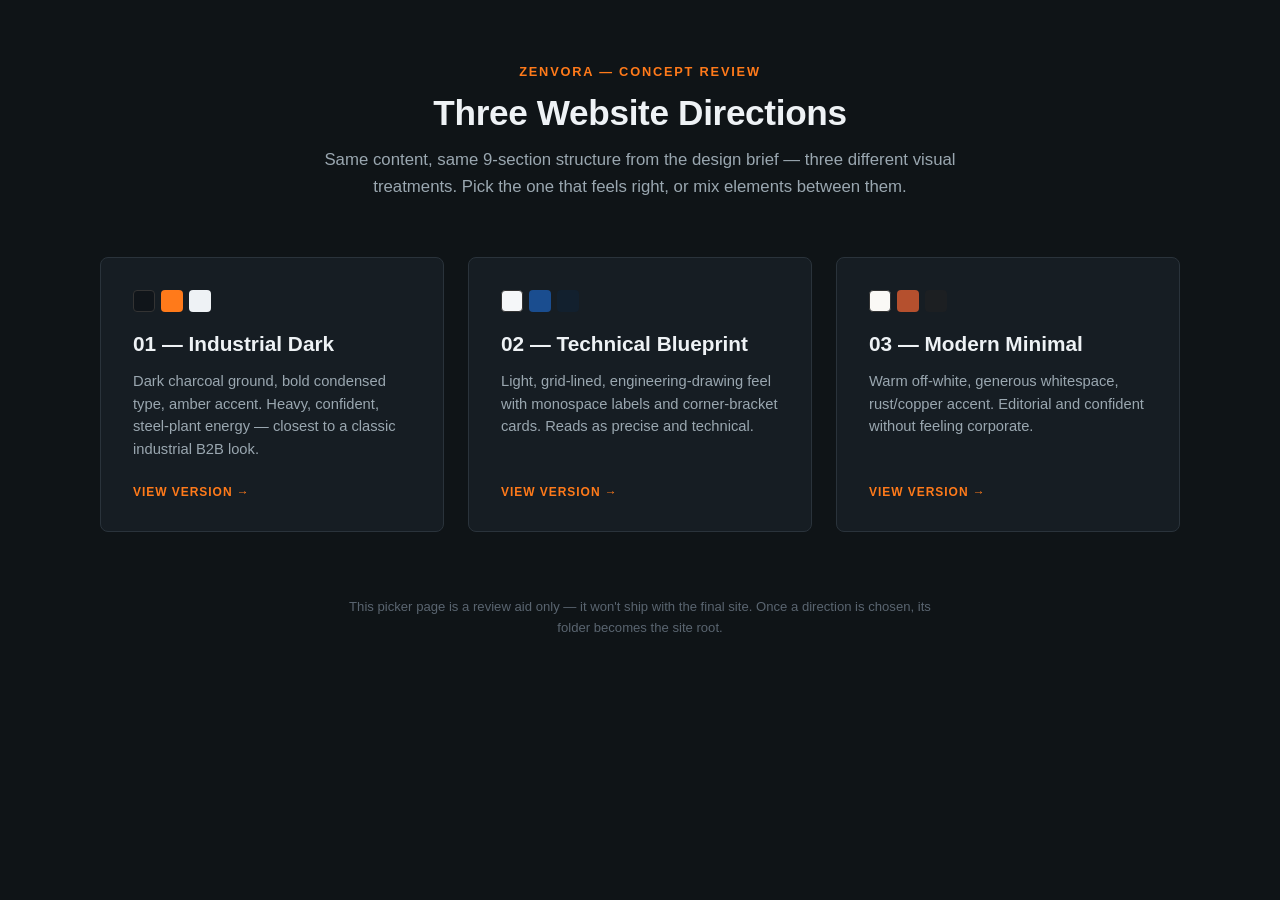
==== index.html @ 8b4b7095 "Prep static site for GitHub Pages Drop the Flask dev server (app.py, requirements.txt, .venv) and pr" ====
<!DOCTYPE html>
<html lang="en">
<head>
<meta charset="UTF-8">
<meta name="viewport" content="width=device-width, initial-scale=1.0">
<title>Zenvora — Website Versions</title>
<meta name="robots" content="noindex">
<style>
  :root{color-scheme:light dark}
  *{box-sizing:border-box;margin:0;padding:0}
  body{
    font-family:-apple-system,BlinkMacSystemFont,"Segoe UI",Inter,sans-serif;
    background:#0f1417;color:#eef2f5;min-height:100vh;
    display:flex;flex-direction:column;align-items:center;
    padding:64px 24px;
  }
  .head{max-width:680px;text-align:center;margin-bottom:56px}
  .head p.kicker{text-transform:uppercase;letter-spacing:0.14em;font-size:0.8rem;color:#ff7a1a;font-weight:600;margin-bottom:14px}
  .head h1{font-size:2.2rem;margin-bottom:14px;letter-spacing:-0.01em}
  .head p.sub{color:#9aa7b0;font-size:1.05rem;line-height:1.6}
  .cards{display:grid;grid-template-columns:repeat(auto-fit,minmax(280px,1fr));gap:24px;max-width:1080px;width:100%}
  .card{
    background:#161d23;border:1px solid #2a333b;border-radius:8px;
    padding:32px;text-decoration:none;color:inherit;transition:transform .15s, border-color .15s;
    display:flex;flex-direction:column;gap:14px;
  }
  .card:hover{transform:translateY(-4px);border-color:#ff7a1a}
  .swatch{display:flex;gap:6px;margin-bottom:6px}
  .swatch span{width:22px;height:22px;border-radius:4px;display:block}
  .card h2{font-size:1.3rem}
  .card p{color:#9aa7b0;font-size:0.92rem;line-height:1.55}
  .tag{align-self:flex-start;font-size:0.75rem;text-transform:uppercase;letter-spacing:0.08em;color:#ff7a1a;font-weight:600;margin-top:auto;padding-top:10px}
  footer{margin-top:64px;color:#5a6570;font-size:0.82rem;text-align:center;max-width:600px;line-height:1.6}
</style>
</head>
<body>
  <div class="head">
    <p class="kicker">Zenvora — Concept Review</p>
    <h1>Three Website Directions</h1>
    <p class="sub">Same content, same 9-section structure from the design brief — three different visual treatments. Pick the one that feels right, or mix elements between them.</p>
  </div>

  <div class="cards">
    <a class="card" href="v1-industrial/">
      <div class="swatch"><span style="background:#10151a;border:1px solid #333"></span><span style="background:#ff7a1a"></span><span style="background:#eef2f5"></span></div>
      <h2>01 — Industrial Dark</h2>
      <p>Dark charcoal ground, bold condensed type, amber accent. Heavy, confident, steel-plant energy — closest to a classic industrial B2B look.</p>
      <span class="tag">View version →</span>
    </a>
    <a class="card" href="v2-blueprint/">
      <div class="swatch"><span style="background:#f5f7f9;border:1px solid #333"></span><span style="background:#1a4d8f"></span><span style="background:#12202e"></span></div>
      <h2>02 — Technical Blueprint</h2>
      <p>Light, grid-lined, engineering-drawing feel with monospace labels and corner-bracket cards. Reads as precise and technical.</p>
      <span class="tag">View version →</span>
    </a>
    <a class="card" href="v3-minimal/">
      <div class="swatch"><span style="background:#faf9f6;border:1px solid #333"></span><span style="background:#b5502e"></span><span style="background:#1c1f22"></span></div>
      <h2>03 — Modern Minimal</h2>
      <p>Warm off-white, generous whitespace, rust/copper accent. Editorial and confident without feeling corporate.</p>
      <span class="tag">View version →</span>
    </a>
  </div>

  <footer>
    This picker page is a review aid only — it won't ship with the final site. Once a direction is chosen, its folder becomes the site root.
  </footer>
</body>
</html>
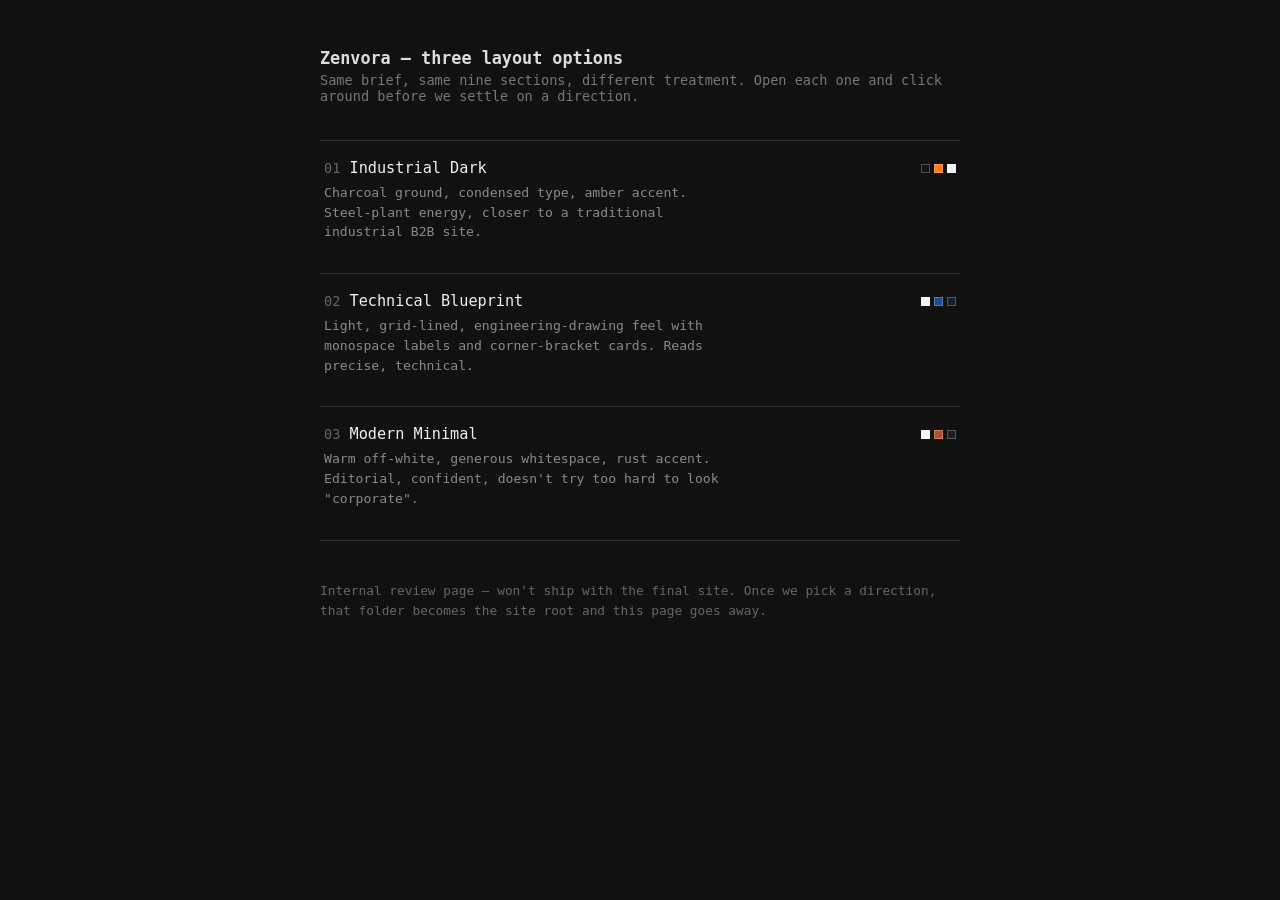
==== commit adeb9e93: "Restyle picker page away from generic AI-template look Swap the centered hero + hover-lift card grid" ====
--- a/index.html
+++ b/index.html
@@ -7,62 +7,73 @@
 <meta name="robots" content="noindex">
 <style>
   :root{color-scheme:light dark}
-  *{box-sizing:border-box;margin:0;padding:0}
+  *{box-sizing:border-box}
   body{
-    font-family:-apple-system,BlinkMacSystemFont,"Segoe UI",Inter,sans-serif;
-    background:#0f1417;color:#eef2f5;min-height:100vh;
-    display:flex;flex-direction:column;align-items:center;
-    padding:64px 24px;
+    margin:0;
+    font-family:ui-monospace,"SF Mono",Menlo,Consolas,monospace;
+    background:#111;color:#ddd;
+    padding:48px 20px 80px;
   }
-  .head{max-width:680px;text-align:center;margin-bottom:56px}
-  .head p.kicker{text-transform:uppercase;letter-spacing:0.14em;font-size:0.8rem;color:#ff7a1a;font-weight:600;margin-bottom:14px}
-  .head h1{font-size:2.2rem;margin-bottom:14px;letter-spacing:-0.01em}
-  .head p.sub{color:#9aa7b0;font-size:1.05rem;line-height:1.6}
-  .cards{display:grid;grid-template-columns:repeat(auto-fit,minmax(280px,1fr));gap:24px;max-width:1080px;width:100%}
-  .card{
-    background:#161d23;border:1px solid #2a333b;border-radius:8px;
-    padding:32px;text-decoration:none;color:inherit;transition:transform .15s, border-color .15s;
-    display:flex;flex-direction:column;gap:14px;
+  main{max-width:640px;margin:0 auto}
+  h1{font-size:1.05rem;font-weight:600;margin:0 0 4px}
+  .meta{color:#777;font-size:0.85rem;margin:0 0 36px}
+  ol{list-style:none;margin:0;padding:0;border-top:1px solid #2c2c2c}
+  li{border-bottom:1px solid #2c2c2c}
+  li a{
+    display:block;padding:18px 4px;text-decoration:none;color:inherit;
+    position:relative;
   }
-  .card:hover{transform:translateY(-4px);border-color:#ff7a1a}
-  .swatch{display:flex;gap:6px;margin-bottom:6px}
-  .swatch span{width:22px;height:22px;border-radius:4px;display:block}
-  .card h2{font-size:1.3rem}
-  .card p{color:#9aa7b0;font-size:0.92rem;line-height:1.55}
-  .tag{align-self:flex-start;font-size:0.75rem;text-transform:uppercase;letter-spacing:0.08em;color:#ff7a1a;font-weight:600;margin-top:auto;padding-top:10px}
-  footer{margin-top:64px;color:#5a6570;font-size:0.82rem;text-align:center;max-width:600px;line-height:1.6}
+  li a:hover{background:#181818}
+  li a:hover .name{text-decoration:underline}
+  .row{display:flex;align-items:baseline;gap:10px;justify-content:space-between}
+  .num{color:#666;font-size:0.85rem}
+  .name{font-size:0.95rem;color:#f2f2f2}
+  .desc{color:#8a8a8a;font-size:0.82rem;margin-top:6px;line-height:1.5;max-width:52ch}
+  .dots{display:flex;gap:4px;flex-shrink:0}
+  .dots span{width:9px;height:9px;border:1px solid rgba(255,255,255,.25)}
+  footer{margin-top:40px;color:#666;font-size:0.8rem;line-height:1.6}
+  footer p{margin:0 0 6px}
+  a.plain{color:#999}
 </style>
 </head>
 <body>
-  <div class="head">
-    <p class="kicker">Zenvora — Concept Review</p>
-    <h1>Three Website Directions</h1>
-    <p class="sub">Same content, same 9-section structure from the design brief — three different visual treatments. Pick the one that feels right, or mix elements between them.</p>
-  </div>
+  <main>
+    <h1>Zenvora — three layout options</h1>
+    <p class="meta">Same brief, same nine sections, different treatment. Open each one and click around before we settle on a direction.</p>
 
-  <div class="cards">
-    <a class="card" href="v1-industrial/">
-      <div class="swatch"><span style="background:#10151a;border:1px solid #333"></span><span style="background:#ff7a1a"></span><span style="background:#eef2f5"></span></div>
-      <h2>01 — Industrial Dark</h2>
-      <p>Dark charcoal ground, bold condensed type, amber accent. Heavy, confident, steel-plant energy — closest to a classic industrial B2B look.</p>
-      <span class="tag">View version →</span>
-    </a>
-    <a class="card" href="v2-blueprint/">
-      <div class="swatch"><span style="background:#f5f7f9;border:1px solid #333"></span><span style="background:#1a4d8f"></span><span style="background:#12202e"></span></div>
-      <h2>02 — Technical Blueprint</h2>
-      <p>Light, grid-lined, engineering-drawing feel with monospace labels and corner-bracket cards. Reads as precise and technical.</p>
-      <span class="tag">View version →</span>
-    </a>
-    <a class="card" href="v3-minimal/">
-      <div class="swatch"><span style="background:#faf9f6;border:1px solid #333"></span><span style="background:#b5502e"></span><span style="background:#1c1f22"></span></div>
-      <h2>03 — Modern Minimal</h2>
-      <p>Warm off-white, generous whitespace, rust/copper accent. Editorial and confident without feeling corporate.</p>
-      <span class="tag">View version →</span>
-    </a>
-  </div>
+    <ol>
+      <li>
+        <a href="v1-industrial/">
+          <div class="row">
+            <span class="name"><span class="num">01</span> Industrial Dark</span>
+            <span class="dots"><span style="background:#10151a"></span><span style="background:#ff7a1a"></span><span style="background:#eef2f5"></span></span>
+          </div>
+          <p class="desc">Charcoal ground, condensed type, amber accent. Steel-plant energy, closer to a traditional industrial B2B site.</p>
+        </a>
+      </li>
+      <li>
+        <a href="v2-blueprint/">
+          <div class="row">
+            <span class="name"><span class="num">02</span> Technical Blueprint</span>
+            <span class="dots"><span style="background:#f5f7f9"></span><span style="background:#1a4d8f"></span><span style="background:#12202e"></span></span>
+          </div>
+          <p class="desc">Light, grid-lined, engineering-drawing feel with monospace labels and corner-bracket cards. Reads precise, technical.</p>
+        </a>
+      </li>
+      <li>
+        <a href="v3-minimal/">
+          <div class="row">
+            <span class="name"><span class="num">03</span> Modern Minimal</span>
+            <span class="dots"><span style="background:#faf9f6"></span><span style="background:#b5502e"></span><span style="background:#1c1f22"></span></span>
+          </div>
+          <p class="desc">Warm off-white, generous whitespace, rust accent. Editorial, confident, doesn't try too hard to look "corporate".</p>
+        </a>
+      </li>
+    </ol>
 
-  <footer>
-    This picker page is a review aid only — it won't ship with the final site. Once a direction is chosen, its folder becomes the site root.
-  </footer>
+    <footer>
+      <p>Internal review page — won't ship with the final site. Once we pick a direction, that folder becomes the site root and this page goes away.</p>
+    </footer>
+  </main>
 </body>
 </html>
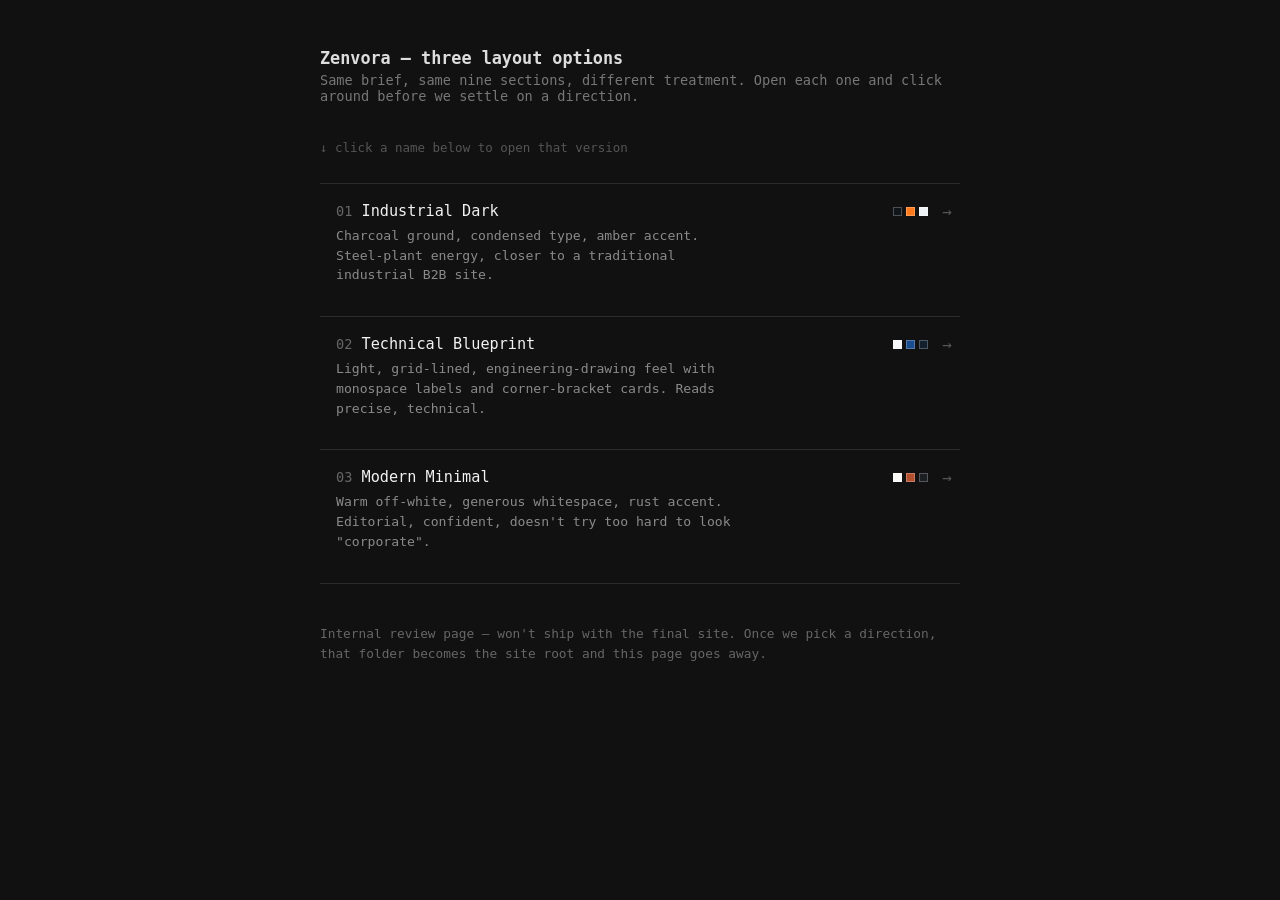
==== commit f0fb79b6: "Make picker page rows read as clickable again Add a hint line, a hover arrow, and a per-row accent-c" ====
--- a/index.html
+++ b/index.html
@@ -20,17 +20,23 @@
   ol{list-style:none;margin:0;padding:0;border-top:1px solid #2c2c2c}
   li{border-bottom:1px solid #2c2c2c}
   li a{
-    display:block;padding:18px 4px;text-decoration:none;color:inherit;
-    position:relative;
+    display:block;padding:18px 32px 18px 14px;text-decoration:none;color:inherit;
+    position:relative;border-left:2px solid transparent;
   }
-  li a:hover{background:#181818}
+  li a::after{
+    content:"→";position:absolute;right:8px;top:18px;color:#555;
+    transition:transform .12s, color .12s;
+  }
+  li a:hover{background:#181818;border-left-color:var(--accent,#666)}
   li a:hover .name{text-decoration:underline}
+  li a:hover::after{color:#f2f2f2;transform:translateX(3px)}
   .row{display:flex;align-items:baseline;gap:10px;justify-content:space-between}
   .num{color:#666;font-size:0.85rem}
   .name{font-size:0.95rem;color:#f2f2f2}
-  .desc{color:#8a8a8a;font-size:0.82rem;margin-top:6px;line-height:1.5;max-width:52ch}
+  .desc{color:#8a8a8a;font-size:0.82rem;margin-top:6px;line-height:1.5;max-width:50ch}
   .dots{display:flex;gap:4px;flex-shrink:0}
   .dots span{width:9px;height:9px;border:1px solid rgba(255,255,255,.25)}
+  .hint{color:#555;font-size:0.78rem;margin:10px 0 28px}
   footer{margin-top:40px;color:#666;font-size:0.8rem;line-height:1.6}
   footer p{margin:0 0 6px}
   a.plain{color:#999}
@@ -40,10 +46,11 @@
   <main>
     <h1>Zenvora — three layout options</h1>
     <p class="meta">Same brief, same nine sections, different treatment. Open each one and click around before we settle on a direction.</p>
+    <p class="hint">↓ click a name below to open that version</p>
 
     <ol>
       <li>
-        <a href="v1-industrial/">
+        <a href="v1-industrial/" style="--accent:#ff7a1a">
           <div class="row">
             <span class="name"><span class="num">01</span> Industrial Dark</span>
             <span class="dots"><span style="background:#10151a"></span><span style="background:#ff7a1a"></span><span style="background:#eef2f5"></span></span>
@@ -52,7 +59,7 @@
         </a>
       </li>
       <li>
-        <a href="v2-blueprint/">
+        <a href="v2-blueprint/" style="--accent:#1a4d8f">
           <div class="row">
             <span class="name"><span class="num">02</span> Technical Blueprint</span>
             <span class="dots"><span style="background:#f5f7f9"></span><span style="background:#1a4d8f"></span><span style="background:#12202e"></span></span>
@@ -61,7 +68,7 @@
         </a>
       </li>
       <li>
-        <a href="v3-minimal/">
+        <a href="v3-minimal/" style="--accent:#b5502e">
           <div class="row">
             <span class="name"><span class="num">03</span> Modern Minimal</span>
             <span class="dots"><span style="background:#faf9f6"></span><span style="background:#b5502e"></span><span style="background:#1c1f22"></span></span>
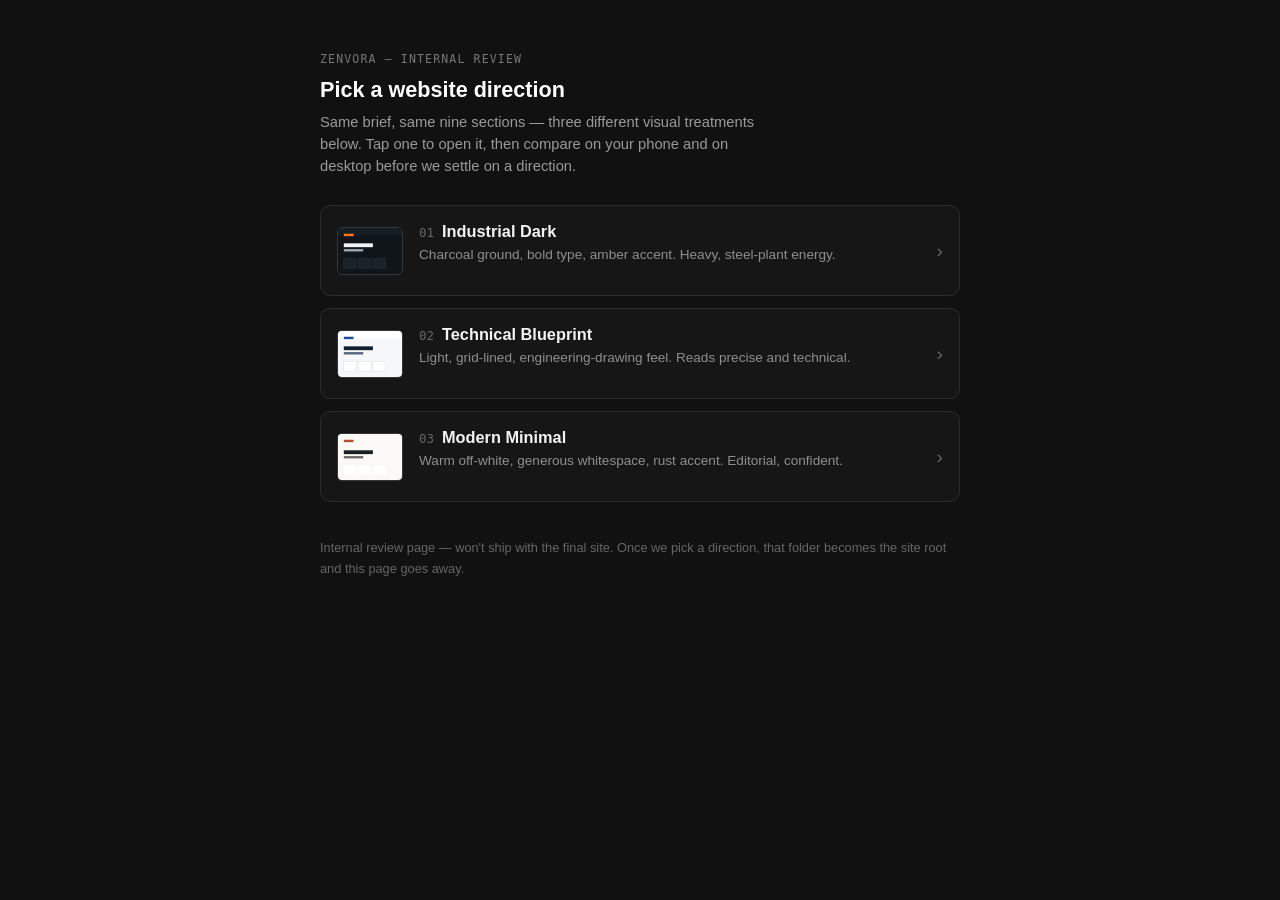
==== commit 0ec9e6eb: "Make picker page more intuitive, improve mobile across all pages Picker page: add a tiny visual thum" ====
--- a/index.html
+++ b/index.html
@@ -10,70 +10,122 @@
   *{box-sizing:border-box}
   body{
     margin:0;
-    font-family:ui-monospace,"SF Mono",Menlo,Consolas,monospace;
+    font-family:-apple-system,BlinkMacSystemFont,"Segoe UI",Roboto,sans-serif;
     background:#111;color:#ddd;
-    padding:48px 20px 80px;
+    padding:40px 16px 64px;
   }
   main{max-width:640px;margin:0 auto}
-  h1{font-size:1.05rem;font-weight:600;margin:0 0 4px}
-  .meta{color:#777;font-size:0.85rem;margin:0 0 36px}
-  ol{list-style:none;margin:0;padding:0;border-top:1px solid #2c2c2c}
-  li{border-bottom:1px solid #2c2c2c}
+  .label{
+    font-family:ui-monospace,"SF Mono",Menlo,Consolas,monospace;
+    text-transform:uppercase;letter-spacing:0.1em;font-size:0.72rem;color:#777;
+  }
+  h1{font-size:1.35rem;font-weight:700;margin:6px 0 8px;color:#fff}
+  .meta{color:#9a9a9a;font-size:0.92rem;line-height:1.5;margin:0 0 28px;max-width:56ch}
+
+  ol{list-style:none;margin:0;padding:0;display:flex;flex-direction:column;gap:12px}
   li a{
-    display:block;padding:18px 32px 18px 14px;text-decoration:none;color:inherit;
-    position:relative;border-left:2px solid transparent;
+    display:flex;align-items:center;gap:16px;
+    padding:16px;text-decoration:none;color:inherit;
+    border:1px solid #2c2c2c;border-radius:10px;
+    background:#161616;
+    transition:border-color .15s, background .15s;
   }
-  li a::after{
-    content:"→";position:absolute;right:8px;top:18px;color:#555;
-    transition:transform .12s, color .12s;
+  li a:hover,li a:focus-visible{background:#1c1c1c;border-color:var(--accent,#555)}
+  li a:active{background:#202020}
+
+  .thumb{
+    flex:none;width:66px;height:48px;border-radius:5px;overflow:hidden;
+    border:1px solid rgba(255,255,255,.14);
   }
-  li a:hover{background:#181818;border-left-color:var(--accent,#666)}
-  li a:hover .name{text-decoration:underline}
-  li a:hover::after{color:#f2f2f2;transform:translateX(3px)}
-  .row{display:flex;align-items:baseline;gap:10px;justify-content:space-between}
-  .num{color:#666;font-size:0.85rem}
-  .name{font-size:0.95rem;color:#f2f2f2}
-  .desc{color:#8a8a8a;font-size:0.82rem;margin-top:6px;line-height:1.5;max-width:50ch}
-  .dots{display:flex;gap:4px;flex-shrink:0}
-  .dots span{width:9px;height:9px;border:1px solid rgba(255,255,255,.25)}
-  .hint{color:#555;font-size:0.78rem;margin:10px 0 28px}
-  footer{margin-top:40px;color:#666;font-size:0.8rem;line-height:1.6}
-  footer p{margin:0 0 6px}
-  a.plain{color:#999}
+  .thumb svg{display:block;width:100%;height:100%}
+
+  .body{flex:1;min-width:0}
+  .row{display:flex;align-items:baseline;gap:8px;flex-wrap:wrap}
+  .num{font-family:ui-monospace,"SF Mono",Menlo,Consolas,monospace;color:#666;font-size:0.78rem}
+  .name{font-size:1.02rem;font-weight:600;color:#f4f4f4}
+  .desc{color:#8f8f8f;font-size:0.85rem;margin-top:4px;line-height:1.5}
+
+  .go{flex:none;color:#666;font-size:1.2rem;transition:transform .15s,color .15s}
+  li a:hover .go,li a:focus-visible .go{color:#fff;transform:translateX(2px)}
+
+  footer{margin-top:36px;color:#666;font-size:0.8rem;line-height:1.6}
+  footer p{margin:0}
+
+  @media (max-width:420px){
+    .thumb{width:52px;height:38px}
+    .name{font-size:0.96rem}
+    li a{padding:14px;gap:12px}
+  }
 </style>
 </head>
 <body>
   <main>
-    <h1>Zenvora — three layout options</h1>
-    <p class="meta">Same brief, same nine sections, different treatment. Open each one and click around before we settle on a direction.</p>
-    <p class="hint">↓ click a name below to open that version</p>
+    <p class="label">Zenvora — internal review</p>
+    <h1>Pick a website direction</h1>
+    <p class="meta">Same brief, same nine sections — three different visual treatments below. Tap one to open it, then compare on your phone and on desktop before we settle on a direction.</p>
 
     <ol>
       <li>
         <a href="v1-industrial/" style="--accent:#ff7a1a">
-          <div class="row">
-            <span class="name"><span class="num">01</span> Industrial Dark</span>
-            <span class="dots"><span style="background:#10151a"></span><span style="background:#ff7a1a"></span><span style="background:#eef2f5"></span></span>
-          </div>
-          <p class="desc">Charcoal ground, condensed type, amber accent. Steel-plant energy, closer to a traditional industrial B2B site.</p>
+          <span class="thumb">
+            <svg viewBox="0 0 66 48" preserveAspectRatio="none">
+              <rect width="66" height="48" fill="#10151a"/>
+              <rect width="66" height="8" fill="#161d23"/>
+              <rect x="6" y="6" width="10" height="2.5" fill="#ff7a1a"/>
+              <rect x="6" y="16" width="30" height="4" fill="#eef2f5"/>
+              <rect x="6" y="22" width="20" height="2.5" fill="#9aa7b0"/>
+              <rect x="6" y="32" width="13" height="10" fill="#1b2229" stroke="#2a333b" stroke-width="0.5"/>
+              <rect x="21" y="32" width="13" height="10" fill="#1b2229" stroke="#2a333b" stroke-width="0.5"/>
+              <rect x="36" y="32" width="13" height="10" fill="#1b2229" stroke="#2a333b" stroke-width="0.5"/>
+            </svg>
+          </span>
+          <span class="body">
+            <span class="row"><span class="num">01</span><span class="name">Industrial Dark</span></span>
+            <p class="desc">Charcoal ground, bold type, amber accent. Heavy, steel-plant energy.</p>
+          </span>
+          <span class="go" aria-hidden="true">›</span>
         </a>
       </li>
       <li>
         <a href="v2-blueprint/" style="--accent:#1a4d8f">
-          <div class="row">
-            <span class="name"><span class="num">02</span> Technical Blueprint</span>
-            <span class="dots"><span style="background:#f5f7f9"></span><span style="background:#1a4d8f"></span><span style="background:#12202e"></span></span>
-          </div>
-          <p class="desc">Light, grid-lined, engineering-drawing feel with monospace labels and corner-bracket cards. Reads precise, technical.</p>
+          <span class="thumb">
+            <svg viewBox="0 0 66 48" preserveAspectRatio="none">
+              <rect width="66" height="48" fill="#f5f7f9"/>
+              <rect width="66" height="8" fill="#ffffff"/>
+              <rect x="6" y="6" width="10" height="2.5" fill="#1a4d8f"/>
+              <rect x="6" y="16" width="30" height="4" fill="#12202e"/>
+              <rect x="6" y="22" width="20" height="2.5" fill="#57697a"/>
+              <rect x="6" y="32" width="13" height="10" fill="#ffffff" stroke="#d3dde4" stroke-width="0.5"/>
+              <rect x="21" y="32" width="13" height="10" fill="#ffffff" stroke="#d3dde4" stroke-width="0.5"/>
+              <rect x="36" y="32" width="13" height="10" fill="#ffffff" stroke="#d3dde4" stroke-width="0.5"/>
+            </svg>
+          </span>
+          <span class="body">
+            <span class="row"><span class="num">02</span><span class="name">Technical Blueprint</span></span>
+            <p class="desc">Light, grid-lined, engineering-drawing feel. Reads precise and technical.</p>
+          </span>
+          <span class="go" aria-hidden="true">›</span>
         </a>
       </li>
       <li>
         <a href="v3-minimal/" style="--accent:#b5502e">
-          <div class="row">
-            <span class="name"><span class="num">03</span> Modern Minimal</span>
-            <span class="dots"><span style="background:#faf9f6"></span><span style="background:#b5502e"></span><span style="background:#1c1f22"></span></span>
-          </div>
-          <p class="desc">Warm off-white, generous whitespace, rust accent. Editorial, confident, doesn't try too hard to look "corporate".</p>
+          <span class="thumb">
+            <svg viewBox="0 0 66 48" preserveAspectRatio="none">
+              <rect width="66" height="48" fill="#faf9f6"/>
+              <rect width="66" height="9" fill="#faf9f6"/>
+              <rect x="6" y="6" width="10" height="2.5" fill="#b5502e"/>
+              <rect x="6" y="17" width="30" height="4" fill="#1c1f22"/>
+              <rect x="6" y="23" width="20" height="2.5" fill="#6b6d68"/>
+              <rect x="6" y="33" width="13" height="9" fill="#ffffff"/>
+              <rect x="21" y="33" width="13" height="9" fill="#ffffff"/>
+              <rect x="36" y="33" width="13" height="9" fill="#ffffff"/>
+            </svg>
+          </span>
+          <span class="body">
+            <span class="row"><span class="num">03</span><span class="name">Modern Minimal</span></span>
+            <p class="desc">Warm off-white, generous whitespace, rust accent. Editorial, confident.</p>
+          </span>
+          <span class="go" aria-hidden="true">›</span>
         </a>
       </li>
     </ol>
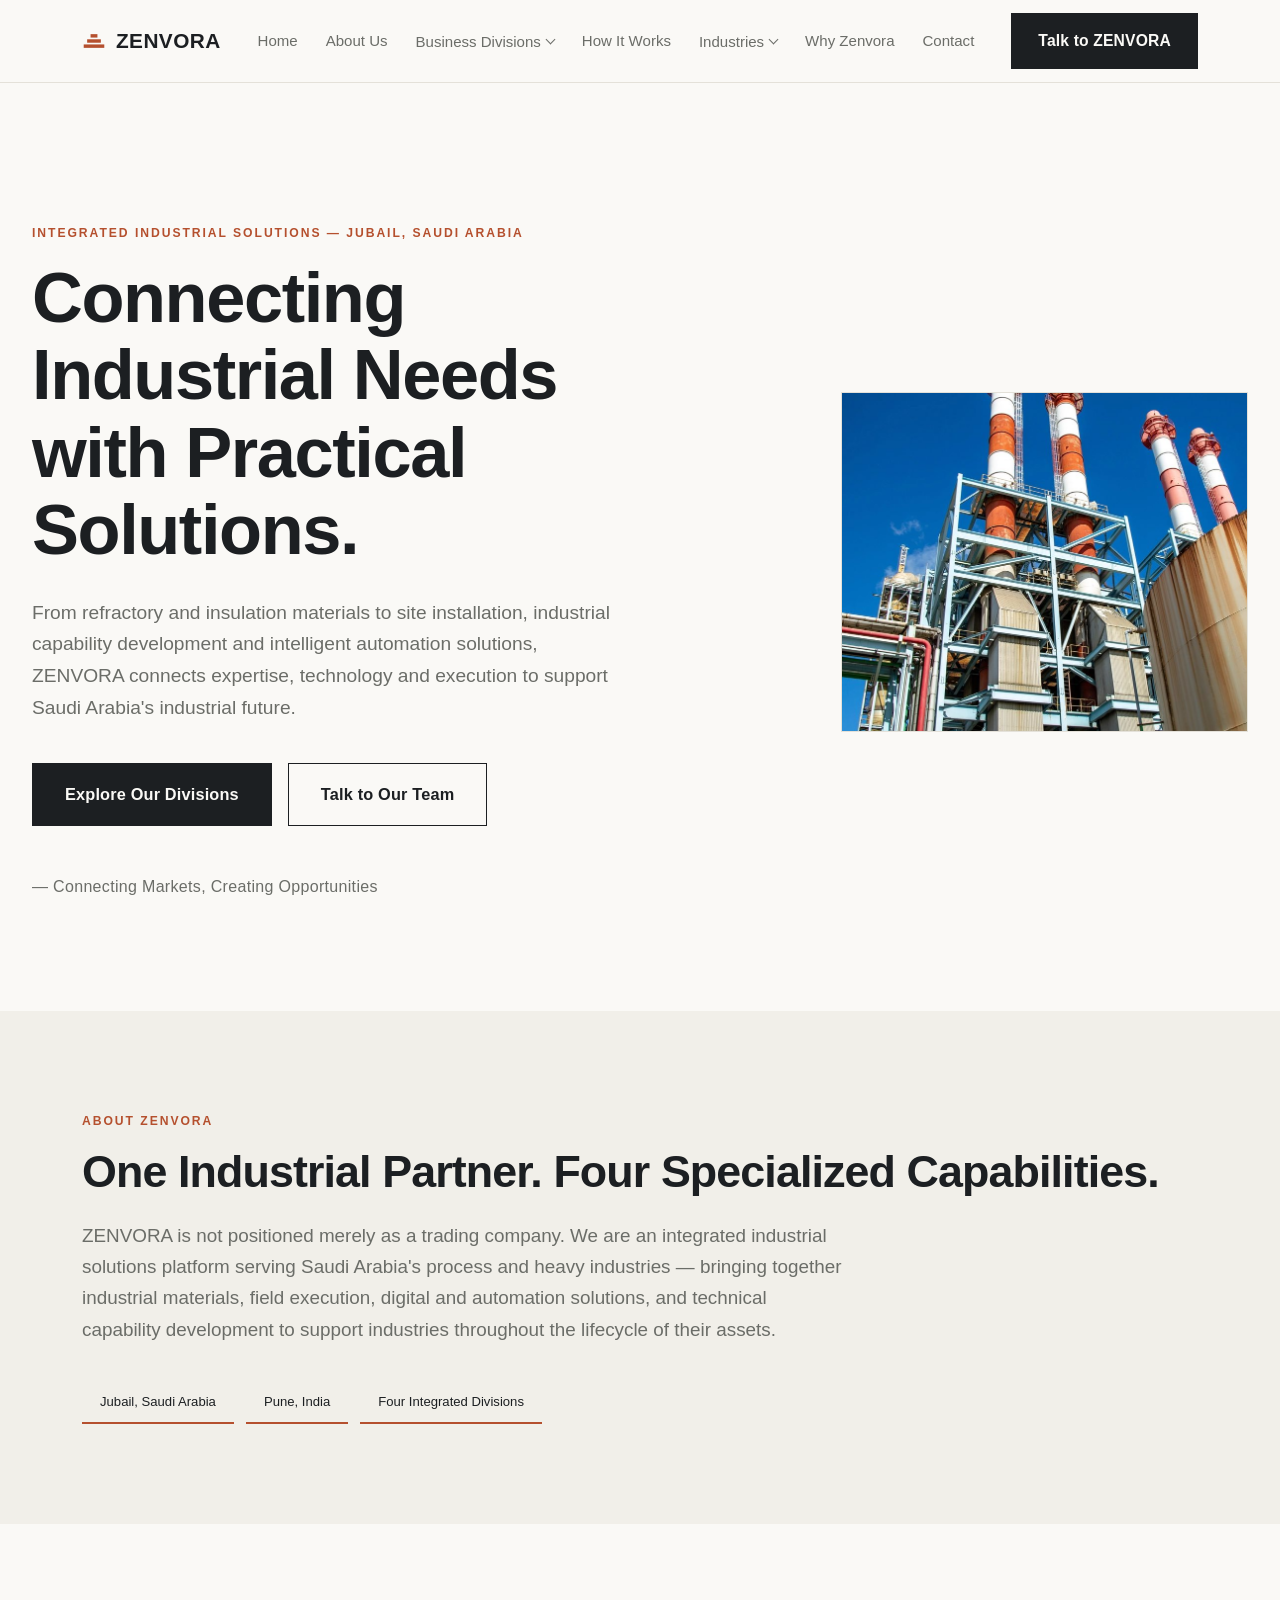
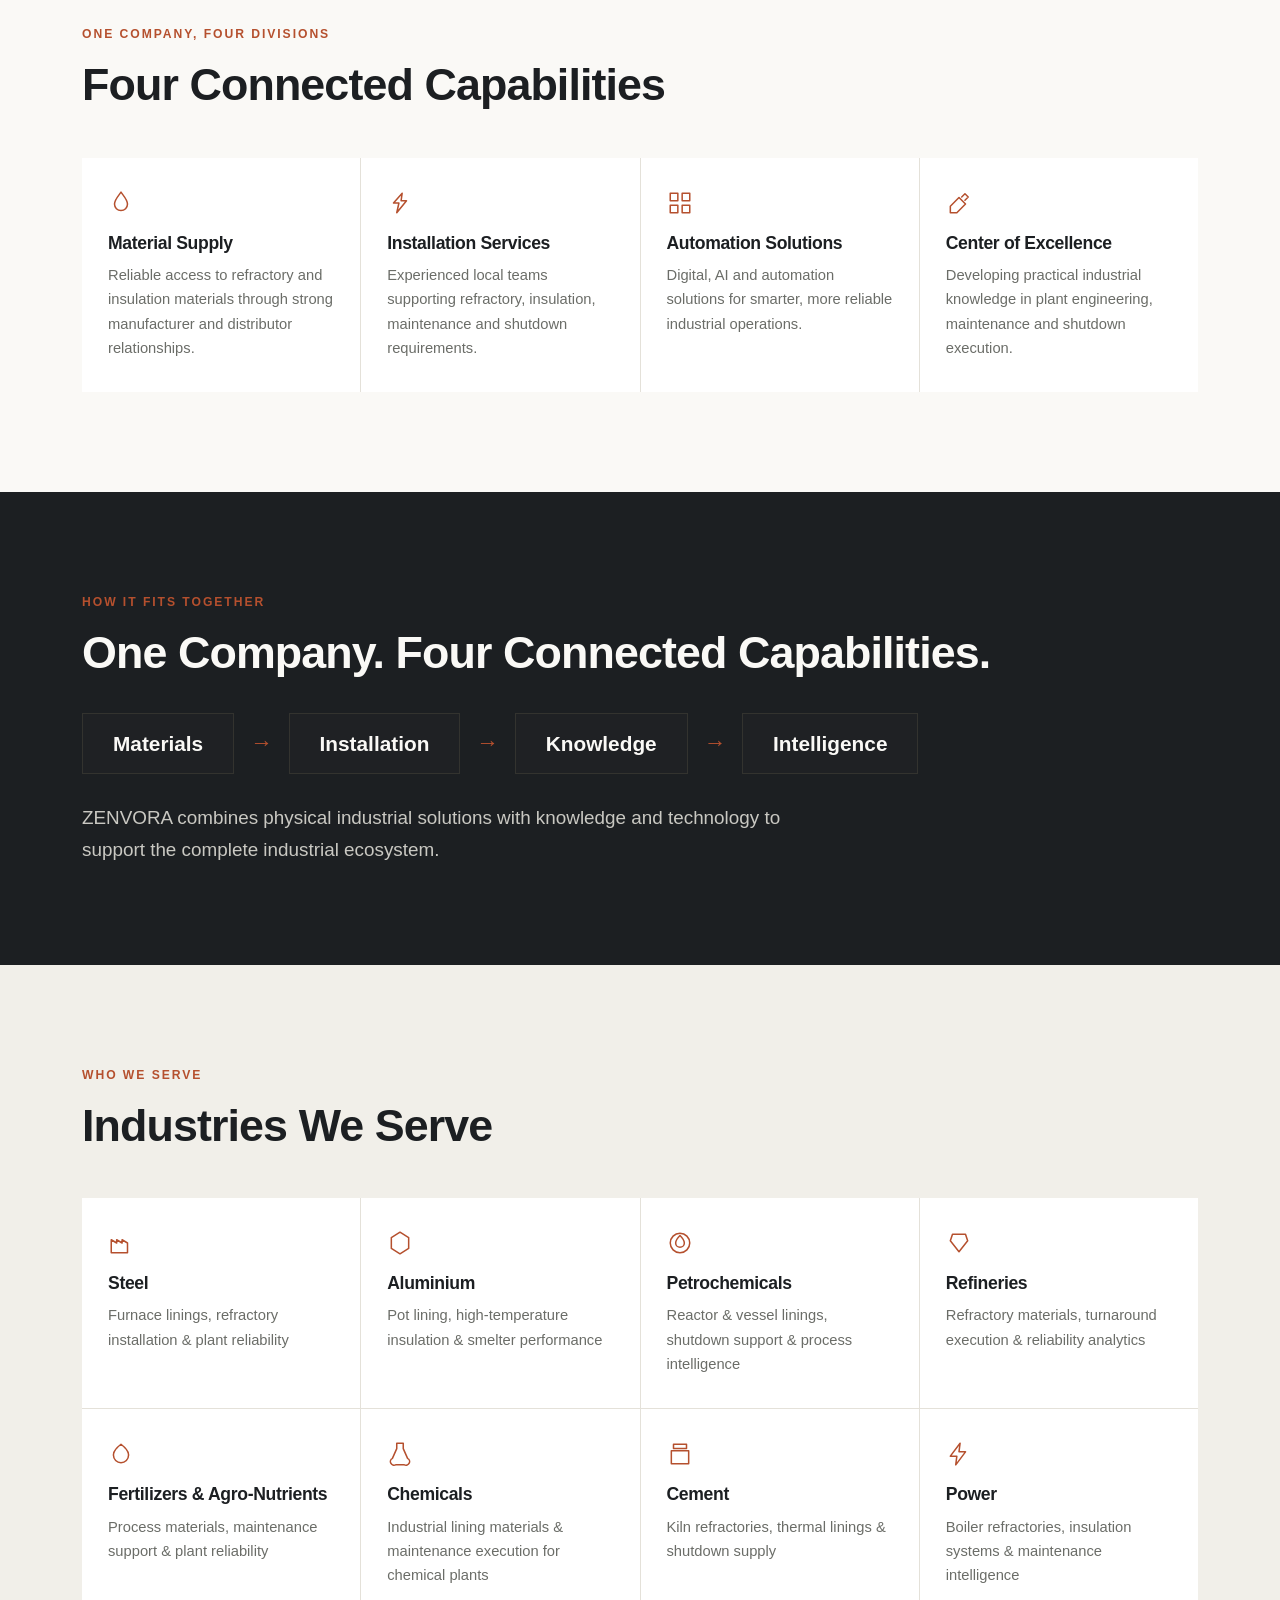
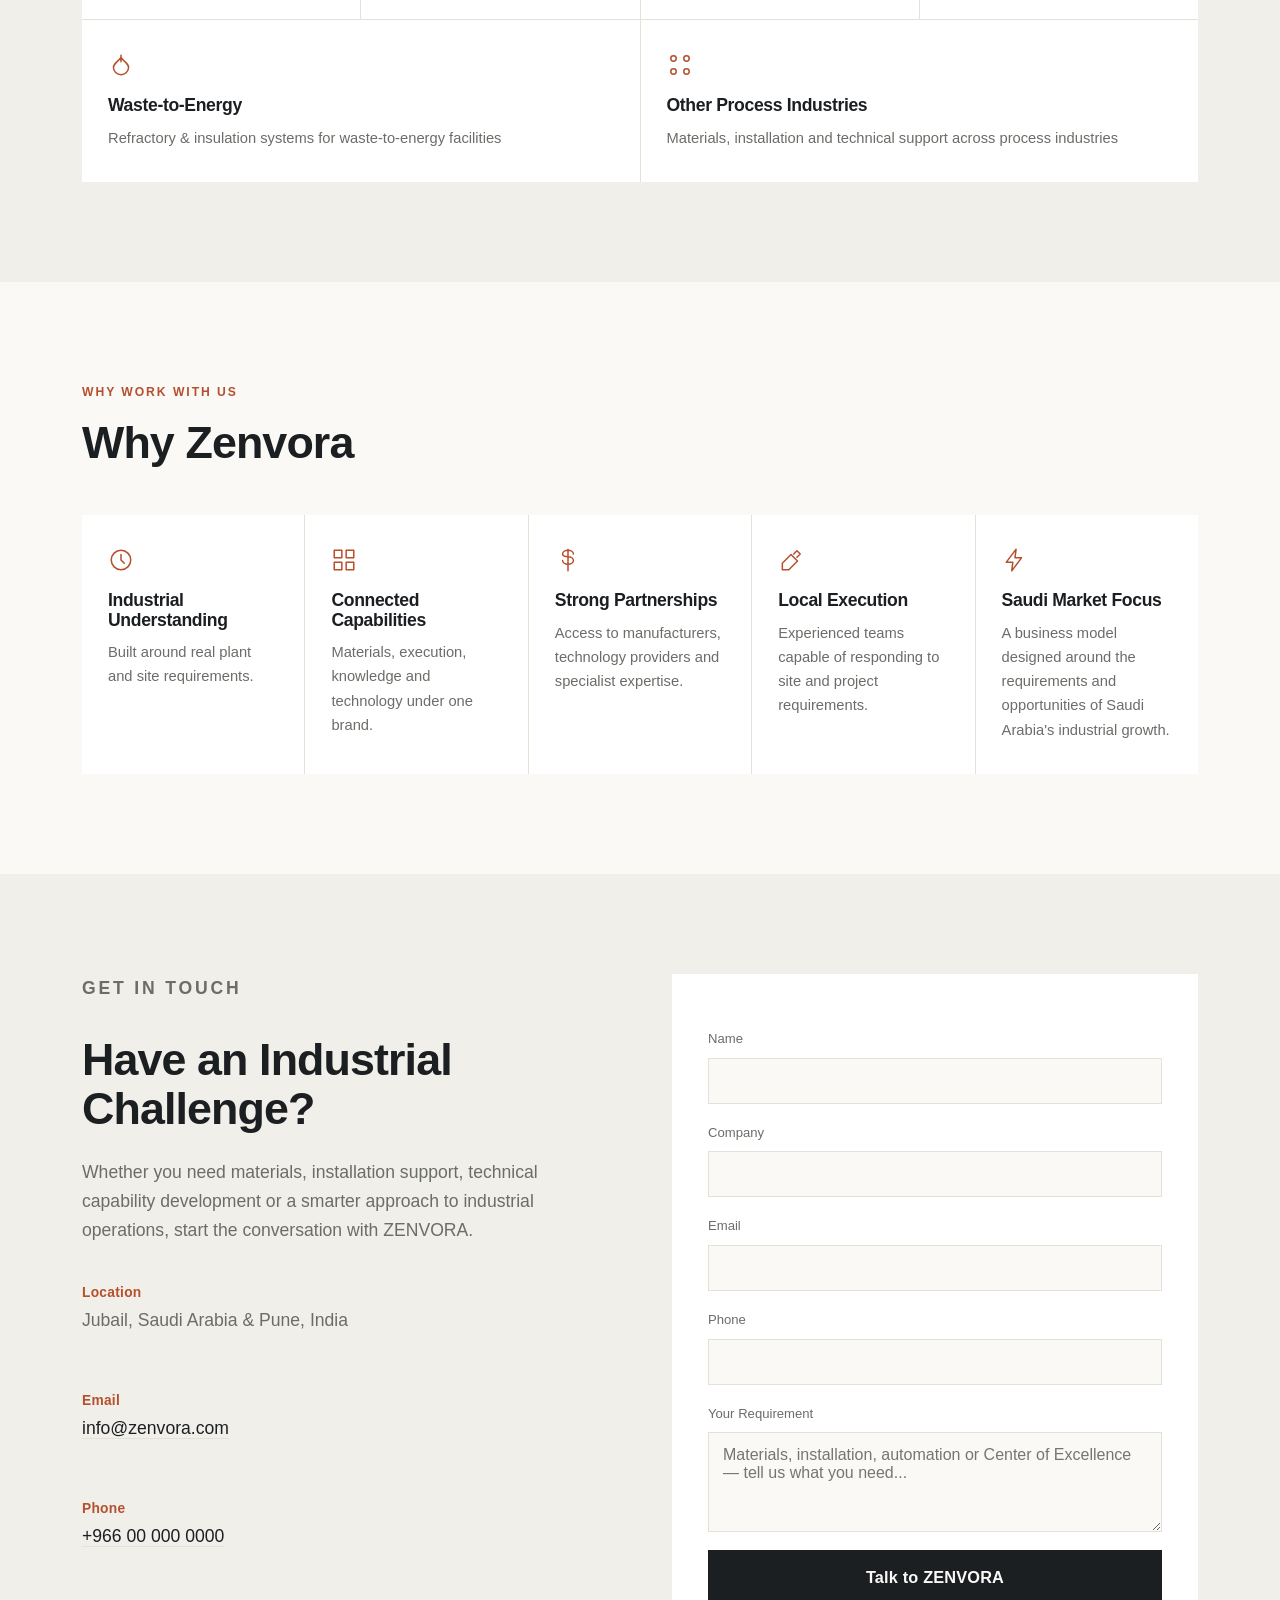
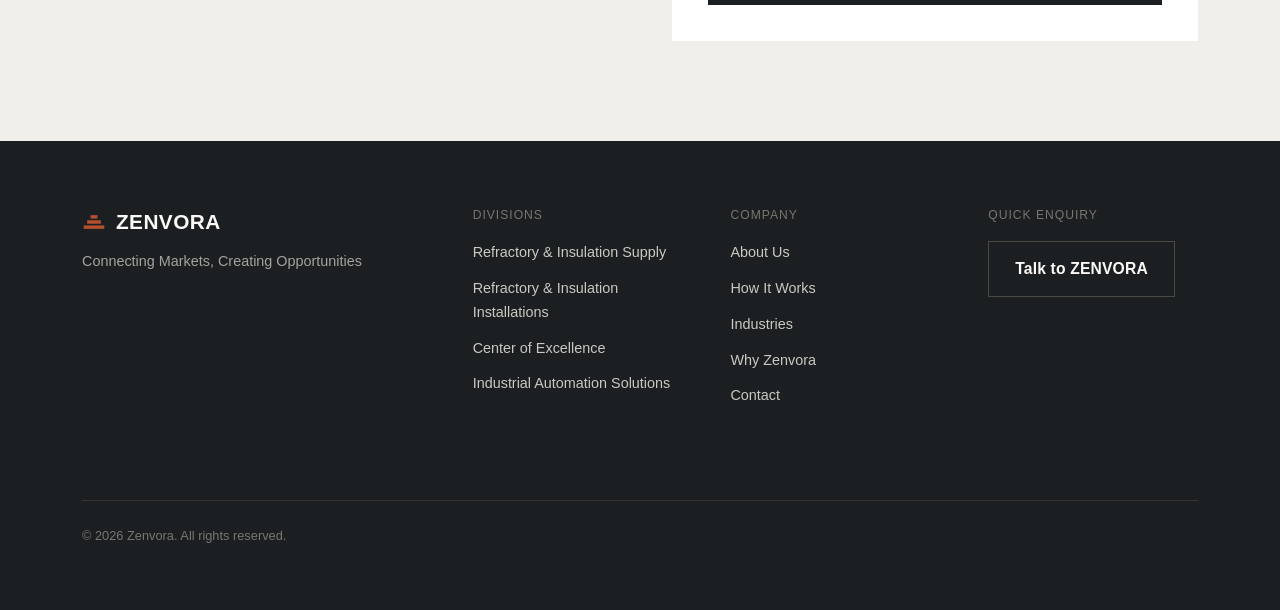
==== commit e211a8a9: "selected minimalist style, and website reworking" ====
--- a/index.html
+++ b/index.html
@@ -3,136 +3,265 @@
 <head>
 <meta charset="UTF-8">
 <meta name="viewport" content="width=device-width, initial-scale=1.0">
-<title>Zenvora — Website Versions</title>
-<meta name="robots" content="noindex">
-<style>
-  :root{color-scheme:light dark}
-  *{box-sizing:border-box}
-  body{
-    margin:0;
-    font-family:-apple-system,BlinkMacSystemFont,"Segoe UI",Roboto,sans-serif;
-    background:#111;color:#ddd;
-    padding:40px 16px 64px;
-  }
-  main{max-width:640px;margin:0 auto}
-  .label{
-    font-family:ui-monospace,"SF Mono",Menlo,Consolas,monospace;
-    text-transform:uppercase;letter-spacing:0.1em;font-size:0.72rem;color:#777;
-  }
-  h1{font-size:1.35rem;font-weight:700;margin:6px 0 8px;color:#fff}
-  .meta{color:#9a9a9a;font-size:0.92rem;line-height:1.5;margin:0 0 28px;max-width:56ch}
-
-  ol{list-style:none;margin:0;padding:0;display:flex;flex-direction:column;gap:12px}
-  li a{
-    display:flex;align-items:center;gap:16px;
-    padding:16px;text-decoration:none;color:inherit;
-    border:1px solid #2c2c2c;border-radius:10px;
-    background:#161616;
-    transition:border-color .15s, background .15s;
-  }
-  li a:hover,li a:focus-visible{background:#1c1c1c;border-color:var(--accent,#555)}
-  li a:active{background:#202020}
-
-  .thumb{
-    flex:none;width:66px;height:48px;border-radius:5px;overflow:hidden;
-    border:1px solid rgba(255,255,255,.14);
-  }
-  .thumb svg{display:block;width:100%;height:100%}
-
-  .body{flex:1;min-width:0}
-  .row{display:flex;align-items:baseline;gap:8px;flex-wrap:wrap}
-  .num{font-family:ui-monospace,"SF Mono",Menlo,Consolas,monospace;color:#666;font-size:0.78rem}
-  .name{font-size:1.02rem;font-weight:600;color:#f4f4f4}
-  .desc{color:#8f8f8f;font-size:0.85rem;margin-top:4px;line-height:1.5}
-
-  .go{flex:none;color:#666;font-size:1.2rem;transition:transform .15s,color .15s}
-  li a:hover .go,li a:focus-visible .go{color:#fff;transform:translateX(2px)}
-
-  footer{margin-top:36px;color:#666;font-size:0.8rem;line-height:1.6}
-  footer p{margin:0}
-
-  @media (max-width:420px){
-    .thumb{width:52px;height:38px}
-    .name{font-size:0.96rem}
-    li a{padding:14px;gap:12px}
-  }
-</style>
+<title>Zenvora — Integrated Industrial Solutions | Jubail, Saudi Arabia</title>
+<meta name="description" content="ZENVORA connects industrial materials, field execution, automation and technical capability development to support Saudi Arabia's steel, petrochemical, refining, fertilizer and process industries.">
+<link rel="icon" href="data:,">
+<link rel="preconnect" href="https://fonts.googleapis.com">
+<link rel="preconnect" href="https://fonts.gstatic.com" crossorigin>
+<link href="https://fonts.googleapis.com/css2?family=Space+Grotesk:wght@500;600;700&family=Inter:wght@400;500;600&display=swap" rel="stylesheet">
+<link rel="stylesheet" href="styles.css">
 </head>
 <body>
-  <main>
-    <p class="label">Zenvora — internal review</p>
-    <h1>Pick a website direction</h1>
-    <p class="meta">Same brief, same nine sections — three different visual treatments below. Tap one to open it, then compare on your phone and on desktop before we settle on a direction.</p>
-
-    <ol>
-      <li>
-        <a href="v1-industrial/" style="--accent:#ff7a1a">
-          <span class="thumb">
-            <svg viewBox="0 0 66 48" preserveAspectRatio="none">
-              <rect width="66" height="48" fill="#10151a"/>
-              <rect width="66" height="8" fill="#161d23"/>
-              <rect x="6" y="6" width="10" height="2.5" fill="#ff7a1a"/>
-              <rect x="6" y="16" width="30" height="4" fill="#eef2f5"/>
-              <rect x="6" y="22" width="20" height="2.5" fill="#9aa7b0"/>
-              <rect x="6" y="32" width="13" height="10" fill="#1b2229" stroke="#2a333b" stroke-width="0.5"/>
-              <rect x="21" y="32" width="13" height="10" fill="#1b2229" stroke="#2a333b" stroke-width="0.5"/>
-              <rect x="36" y="32" width="13" height="10" fill="#1b2229" stroke="#2a333b" stroke-width="0.5"/>
-            </svg>
-          </span>
-          <span class="body">
-            <span class="row"><span class="num">01</span><span class="name">Industrial Dark</span></span>
-            <p class="desc">Charcoal ground, bold type, amber accent. Heavy, steel-plant energy.</p>
-          </span>
-          <span class="go" aria-hidden="true">›</span>
-        </a>
-      </li>
-      <li>
-        <a href="v2-blueprint/" style="--accent:#1a4d8f">
-          <span class="thumb">
-            <svg viewBox="0 0 66 48" preserveAspectRatio="none">
-              <rect width="66" height="48" fill="#f5f7f9"/>
-              <rect width="66" height="8" fill="#ffffff"/>
-              <rect x="6" y="6" width="10" height="2.5" fill="#1a4d8f"/>
-              <rect x="6" y="16" width="30" height="4" fill="#12202e"/>
-              <rect x="6" y="22" width="20" height="2.5" fill="#57697a"/>
-              <rect x="6" y="32" width="13" height="10" fill="#ffffff" stroke="#d3dde4" stroke-width="0.5"/>
-              <rect x="21" y="32" width="13" height="10" fill="#ffffff" stroke="#d3dde4" stroke-width="0.5"/>
-              <rect x="36" y="32" width="13" height="10" fill="#ffffff" stroke="#d3dde4" stroke-width="0.5"/>
-            </svg>
-          </span>
-          <span class="body">
-            <span class="row"><span class="num">02</span><span class="name">Technical Blueprint</span></span>
-            <p class="desc">Light, grid-lined, engineering-drawing feel. Reads precise and technical.</p>
-          </span>
-          <span class="go" aria-hidden="true">›</span>
-        </a>
-      </li>
-      <li>
-        <a href="v3-minimal/" style="--accent:#b5502e">
-          <span class="thumb">
-            <svg viewBox="0 0 66 48" preserveAspectRatio="none">
-              <rect width="66" height="48" fill="#faf9f6"/>
-              <rect width="66" height="9" fill="#faf9f6"/>
-              <rect x="6" y="6" width="10" height="2.5" fill="#b5502e"/>
-              <rect x="6" y="17" width="30" height="4" fill="#1c1f22"/>
-              <rect x="6" y="23" width="20" height="2.5" fill="#6b6d68"/>
-              <rect x="6" y="33" width="13" height="9" fill="#ffffff"/>
-              <rect x="21" y="33" width="13" height="9" fill="#ffffff"/>
-              <rect x="36" y="33" width="13" height="9" fill="#ffffff"/>
-            </svg>
-          </span>
-          <span class="body">
-            <span class="row"><span class="num">03</span><span class="name">Modern Minimal</span></span>
-            <p class="desc">Warm off-white, generous whitespace, rust accent. Editorial, confident.</p>
-          </span>
-          <span class="go" aria-hidden="true">›</span>
-        </a>
-      </li>
-    </ol>
-
-    <footer>
-      <p>Internal review page — won't ship with the final site. Once we pick a direction, that folder becomes the site root and this page goes away.</p>
-    </footer>
-  </main>
+
+<div id="top" aria-hidden="true"></div>
+<header class="site-header">
+  <div class="wrap header-inner">
+    <a href="#top" class="logo" aria-label="Zenvora home">
+      <svg class="logo-mark" viewBox="0 0 28 28" aria-hidden="true"><rect x="2" y="18" width="24" height="4"/><rect x="6" y="12" width="16" height="4"/><rect x="10" y="6" width="8" height="4"/></svg>
+      <span>ZENVORA</span>
+    </a>
+    <nav class="main-nav" id="main-nav">
+      <a href="#top">Home</a>
+      <a href="#about">About Us</a>
+      <div class="nav-dropdown">
+        <button class="nav-dropdown-toggle" aria-expanded="false">Business Divisions</button>
+        <div class="nav-dropdown-menu">
+          <a href="#divisions">Refractory &amp; Insulation Supply</a>
+          <a href="#divisions">Refractory &amp; Insulation Installations</a>
+          <a href="#divisions">Industrial Automation Solutions</a>
+          <a href="#divisions">Center of Excellence</a>
+        </div>
+      </div>
+      <a href="#ecosystem">How It Works</a>
+      <div class="nav-dropdown">
+        <button class="nav-dropdown-toggle" aria-expanded="false">Industries</button>
+        <div class="nav-dropdown-menu nav-dropdown-menu-wide">
+          <a href="#industries">Steel</a>
+          <a href="#industries">Aluminium</a>
+          <a href="#industries">Petrochemicals</a>
+          <a href="#industries">Refineries</a>
+          <a href="#industries">Fertilizers &amp; Agro-Nutrients</a>
+          <a href="#industries">Chemicals</a>
+          <a href="#industries">Cement</a>
+          <a href="#industries">Power</a>
+          <a href="#industries">Waste-to-Energy</a>
+          <a href="#industries">Other Process Industries</a>
+        </div>
+      </div>
+      <a href="#why">Why Zenvora</a>
+      <a href="#contact">Contact</a>
+    </nav>
+    <div class="header-actions">
+      <a href="#contact" class="btn btn-primary">Talk to ZENVORA</a>
+      <button class="nav-toggle" id="nav-toggle" aria-label="Toggle navigation" aria-expanded="false" aria-controls="main-nav">
+        <span></span><span></span><span></span>
+      </button>
+    </div>
+  </div>
+</header>
+
+<main>
+
+  <section id="hero" class="hero">
+    <div class="wrap hero-inner">
+      <div class="hero-content">
+        <p class="eyebrow">Integrated Industrial Solutions — Jubail, Saudi Arabia</p>
+        <h1>Connecting Industrial Needs with Practical Solutions.</h1>
+        <p class="hero-sub">From refractory and insulation materials to site installation, industrial capability development and intelligent automation solutions, ZENVORA connects expertise, technology and execution to support Saudi Arabia's industrial future.</p>
+        <div class="hero-actions">
+          <a href="#divisions" class="btn btn-primary btn-lg">Explore Our Divisions</a>
+          <a href="#contact" class="btn btn-ghost btn-lg">Talk to Our Team</a>
+        </div>
+        <p class="hero-tagline">Connecting Markets, Creating Opportunities</p>
+      </div>
+      <div class="hero-media">
+        <img src="images/hero-refinery.jpg" alt="Industrial refinery infrastructure representative of Saudi Arabia's process industries" width="1024" height="683" loading="eager">
+      </div>
+    </div>
+  </section>
+
+  <section id="about" class="glance">
+    <div class="wrap">
+      <span class="section-index" data-index="02"></span>
+      <p class="eyebrow">About Zenvora</p>
+      <h2>One Industrial Partner. Four Specialized Capabilities.</h2>
+      <p class="lead">ZENVORA is not positioned merely as a trading company. We are an integrated industrial solutions platform serving Saudi Arabia's process and heavy industries — bringing together industrial materials, field execution, digital and automation solutions, and technical capability development to support industries throughout the lifecycle of their assets.</p>
+      <div class="badge-row">
+        <span class="badge">Jubail, Saudi Arabia</span>
+        <span class="badge">Pune, India</span>
+        <span class="badge">Four Integrated Divisions</span>
+      </div>
+    </div>
+  </section>
+
+  <section id="divisions" class="products">
+    <div class="wrap">
+      <span class="section-index" data-index="03"></span>
+      <p class="eyebrow">One Company, Four Divisions</p>
+      <h2>Four Connected Capabilities</h2>
+      <div class="grid grid-4">
+        <article class="card" id="supply">
+          <svg class="icon" viewBox="0 0 24 24" aria-hidden="true"><path d="M12 2c2 3 6 7 6 11a6 6 0 1 1-12 0c0-4 4-8 6-11z"/></svg>
+          <h3>Material Supply</h3>
+          <p>Reliable access to refractory and insulation materials through strong manufacturer and distributor relationships.</p>
+        </article>
+        <article class="card" id="installation">
+          <svg class="icon" viewBox="0 0 24 24" aria-hidden="true"><path d="M14 3l-8 9h5l-2 9 9-11h-5z"/></svg>
+          <h3>Installation Services</h3>
+          <p>Experienced local teams supporting refractory, insulation, maintenance and shutdown requirements.</p>
+        </article>
+        <article class="card" id="automation">
+          <svg class="icon" viewBox="0 0 24 24" aria-hidden="true"><rect x="3" y="3" width="7" height="7"/><rect x="14" y="3" width="7" height="7"/><rect x="3" y="14" width="7" height="7"/><rect x="14" y="14" width="7" height="7"/></svg>
+          <h3>Automation Solutions</h3>
+          <p>Digital, AI and automation solutions for smarter, more reliable industrial operations.</p>
+        </article>
+        <article class="card" id="coe">
+          <svg class="icon" viewBox="0 0 24 24" aria-hidden="true"><path d="M4 21v-6l8-8 6 6-8 8H4z"/><path d="M14.5 6.5l3-3 3 3-3 3"/></svg>
+          <h3>Center of Excellence</h3>
+          <p>Developing practical industrial knowledge in plant engineering, maintenance and shutdown execution.</p>
+        </article>
+      </div>
+    </div>
+  </section>
+
+  <section id="ecosystem" class="ecosystem">
+    <div class="wrap">
+      <span class="section-index" data-index="04"></span>
+      <p class="eyebrow">How It Fits Together</p>
+      <h2>One Company. Four Connected Capabilities.</h2>
+      <ol class="capability-flow">
+        <li><span class="step">Materials</span></li>
+        <li class="arrow" aria-hidden="true">→</li>
+        <li><span class="step">Installation</span></li>
+        <li class="arrow" aria-hidden="true">→</li>
+        <li><span class="step">Knowledge</span></li>
+        <li class="arrow" aria-hidden="true">→</li>
+        <li><span class="step">Intelligence</span></li>
+      </ol>
+      <p class="lead ecosystem-statement">ZENVORA combines physical industrial solutions with knowledge and technology to support the complete industrial ecosystem.</p>
+    </div>
+  </section>
+
+  <section id="industries" class="industries">
+    <div class="wrap">
+      <span class="section-index" data-index="05"></span>
+      <p class="eyebrow">Who We Serve</p>
+      <h2>Industries We Serve</h2>
+      <div class="grid grid-industries">
+        <article class="industry"><svg class="icon" viewBox="0 0 24 24" aria-hidden="true"><path d="M3 21V9l5 3V9l5 3V9l5 3v9H3z"/></svg><h3>Steel</h3><p>Furnace linings, refractory installation &amp; plant reliability</p></article>
+        <article class="industry"><svg class="icon" viewBox="0 0 24 24" aria-hidden="true"><path d="M12 2 4 7v10l8 5 8-5V7z"/></svg><h3>Aluminium</h3><p>Pot lining, high-temperature insulation &amp; smelter performance</p></article>
+        <article class="industry"><svg class="icon" viewBox="0 0 24 24" aria-hidden="true"><circle cx="12" cy="12" r="9"/><path d="M8 12c0-3 2-5 4-7 2 2 4 4 4 7a4 4 0 0 1-8 0z"/></svg><h3>Petrochemicals</h3><p>Reactor &amp; vessel linings, shutdown support &amp; process intelligence</p></article>
+        <article class="industry"><svg class="icon" viewBox="0 0 24 24" aria-hidden="true"><path d="M6 4h12l2 6-8 10-8-10z"/></svg><h3>Refineries</h3><p>Refractory materials, turnaround execution &amp; reliability analytics</p></article>
+        <article class="industry"><svg class="icon" viewBox="0 0 24 24" aria-hidden="true"><path d="M12 3c4 3 7 6 7 10a7 7 0 1 1-14 0c0-4 3-7 7-10z"/></svg><h3>Fertilizers &amp; Agro-Nutrients</h3><p>Process materials, maintenance support &amp; plant reliability</p></article>
+        <article class="industry"><svg class="icon" viewBox="0 0 24 24" aria-hidden="true"><path d="M9 2h6v5l4 9a3 3 0 0 1-3 6H8a3 3 0 0 1-3-6l4-9z"/></svg><h3>Chemicals</h3><p>Industrial lining materials &amp; maintenance execution for chemical plants</p></article>
+        <article class="industry"><svg class="icon" viewBox="0 0 24 24" aria-hidden="true"><path d="M6 3h12v4H6zM4 9h16v12H4z"/></svg><h3>Cement</h3><p>Kiln refractories, thermal linings &amp; shutdown supply</p></article>
+        <article class="industry"><svg class="icon" viewBox="0 0 24 24" aria-hidden="true"><path d="M13 2 4 14h6l-1 8 9-12h-6l1-8z"/></svg><h3>Power</h3><p>Boiler refractories, insulation systems &amp; maintenance intelligence</p></article>
+        <article class="industry"><svg class="icon" viewBox="0 0 24 24" aria-hidden="true"><path d="M12 3v6M12 21a7 7 0 0 0 7-7c0-3-3-4-7-9-4 5-7 6-7 9a7 7 0 0 0 7 7z"/></svg><h3>Waste-to-Energy</h3><p>Refractory &amp; insulation systems for waste-to-energy facilities</p></article>
+        <article class="industry"><svg class="icon" viewBox="0 0 24 24" aria-hidden="true"><circle cx="6" cy="6" r="2.5"/><circle cx="18" cy="6" r="2.5"/><circle cx="6" cy="18" r="2.5"/><circle cx="18" cy="18" r="2.5"/></svg><h3>Other Process Industries</h3><p>Materials, installation and technical support across process industries</p></article>
+      </div>
+    </div>
+  </section>
+
+  <section id="why" class="why">
+    <div class="wrap">
+      <span class="section-index" data-index="06"></span>
+      <p class="eyebrow">Why Work With Us</p>
+      <h2>Why Zenvora</h2>
+      <div class="grid grid-5">
+        <article class="value">
+          <svg class="icon" viewBox="0 0 24 24" aria-hidden="true"><circle cx="12" cy="12" r="9"/><path d="M12 7v5l3 3"/></svg>
+          <h3>Industrial Understanding</h3>
+          <p>Built around real plant and site requirements.</p>
+        </article>
+        <article class="value">
+          <svg class="icon" viewBox="0 0 24 24" aria-hidden="true"><rect x="3" y="3" width="7" height="7"/><rect x="14" y="3" width="7" height="7"/><rect x="3" y="14" width="7" height="7"/><rect x="14" y="14" width="7" height="7"/></svg>
+          <h3>Connected Capabilities</h3>
+          <p>Materials, execution, knowledge and technology under one brand.</p>
+        </article>
+        <article class="value">
+          <svg class="icon" viewBox="0 0 24 24" aria-hidden="true"><path d="M12 2v20M17 6.5c0-2-2.2-3.5-5-3.5S7 4.5 7 6.5 9.2 9 12 9s5 1.6 5 3.5-2.2 3.5-5 3.5-5-1.5-5-3.5"/></svg>
+          <h3>Strong Partnerships</h3>
+          <p>Access to manufacturers, technology providers and specialist expertise.</p>
+        </article>
+        <article class="value">
+          <svg class="icon" viewBox="0 0 24 24" aria-hidden="true"><path d="M4 21v-6l8-8 6 6-8 8H4z"/><path d="M14.5 6.5l3-3 3 3-3 3"/></svg>
+          <h3>Local Execution</h3>
+          <p>Experienced teams capable of responding to site and project requirements.</p>
+        </article>
+        <article class="value">
+          <svg class="icon" viewBox="0 0 24 24" aria-hidden="true"><path d="M13 2 4 14h6l-1 8 9-12h-6l1-8z"/></svg>
+          <h3>Saudi Market Focus</h3>
+          <p>A business model designed around the requirements and opportunities of Saudi Arabia's industrial growth.</p>
+        </article>
+      </div>
+    </div>
+  </section>
+
+  <section id="contact" class="cta-contact">
+    <div class="wrap cta-inner">
+      <div class="cta-text">
+        <span class="section-index" data-index="07"></span>
+        <p class="eyebrow">Get In Touch</p>
+        <h2>Have an Industrial Challenge?</h2>
+        <p>Whether you need materials, installation support, technical capability development or a smarter approach to industrial operations, start the conversation with ZENVORA.</p>
+        <div class="contact-details">
+          <p><strong>Location</strong><br>Jubail, Saudi Arabia &amp; Pune, India</p>
+          <p><strong>Email</strong><br><a href="mailto:info@zenvora.com">info@zenvora.com</a></p>
+          <p><strong>Phone</strong><br><a href="tel:+966000000000">+966 00 000 0000</a></p>
+        </div>
+      </div>
+      <form class="quote-form" id="quote-form">
+        <div class="form-status" id="form-status" role="status" aria-live="polite"></div>
+        <label>Name<input type="text" name="name" required></label>
+        <label>Company<input type="text" name="company"></label>
+        <label>Email<input type="email" name="email" required></label>
+        <label>Phone<input type="tel" name="phone"></label>
+        <label>Your Requirement<textarea name="message" rows="4" required placeholder="Materials, installation, automation or Center of Excellence — tell us what you need..."></textarea></label>
+        <button type="submit" class="btn btn-primary btn-lg">Talk to ZENVORA</button>
+      </form>
+    </div>
+  </section>
+
+</main>
+
+<footer class="site-footer">
+  <div class="wrap footer-inner">
+    <div class="footer-brand">
+      <a href="#top" class="logo" aria-label="Zenvora home">
+        <svg class="logo-mark" viewBox="0 0 28 28" aria-hidden="true"><rect x="2" y="18" width="24" height="4"/><rect x="6" y="12" width="16" height="4"/><rect x="10" y="6" width="8" height="4"/></svg>
+        <span>ZENVORA</span>
+      </a>
+      <p>Connecting Markets, Creating Opportunities</p>
+    </div>
+    <div class="footer-cols">
+      <div class="footer-col">
+        <p class="footer-col-title">Divisions</p>
+        <nav class="footer-nav">
+          <a href="#divisions">Refractory &amp; Insulation Supply</a>
+          <a href="#divisions">Refractory &amp; Insulation Installations</a>
+          <a href="#divisions">Center of Excellence</a>
+          <a href="#divisions">Industrial Automation Solutions</a>
+        </nav>
+      </div>
+      <div class="footer-col">
+        <p class="footer-col-title">Company</p>
+        <nav class="footer-nav">
+          <a href="#about">About Us</a>
+          <a href="#ecosystem">How It Works</a>
+          <a href="#industries">Industries</a>
+          <a href="#why">Why Zenvora</a>
+          <a href="#contact">Contact</a>
+        </nav>
+      </div>
+      <div class="footer-col">
+        <p class="footer-col-title">Quick Enquiry</p>
+        <a href="#contact" class="btn btn-ghost footer-cta">Talk to ZENVORA</a>
+      </div>
+    </div>
+    <p class="copyright">&copy; 2026 Zenvora. All rights reserved.</p>
+  </div>
+</footer>
+
+<script src="script.js"></script>
 </body>
 </html>
--- a/styles.css
+++ b/styles.css
@@ -0,0 +1,233 @@
+/* ZENVORA — v3 Modern Minimal (warm, editorial, confident) */
+
+:root{
+  --bg: #faf9f6;
+  --bg-alt: #f1efe9;
+  --panel: #ffffff;
+  --ink: #1c1f22;
+  --ink-dim: #6b6d68;
+  --line: #e4e1d9;
+  --accent: #b5502e;
+  --accent-soft: #f5e6de;
+  --radius: 0px;
+  --font-head: "Space Grotesk", sans-serif;
+  --font-body: "Inter", sans-serif;
+}
+
+*{box-sizing:border-box;margin:0;padding:0}
+html{scroll-behavior:smooth}
+body{
+  background:var(--bg);
+  color:var(--ink);
+  font-family:var(--font-body);
+  line-height:1.65;
+  -webkit-font-smoothing:antialiased;
+}
+img,svg{display:block;max-width:100%}
+a{color:inherit;text-decoration:none}
+ul,ol{list-style:none}
+h1,h2,h3{font-family:var(--font-head);font-weight:600;line-height:1.1;letter-spacing:-0.02em}
+.wrap{max-width:1180px;margin:0 auto;padding:0 32px}
+
+.eyebrow{
+  text-transform:uppercase;
+  letter-spacing:0.16em;
+  font-size:0.76rem;
+  color:var(--accent);
+  font-weight:600;
+  margin-bottom:16px;
+}
+.section-index{display:none}
+
+/* Buttons */
+.btn{
+  display:inline-flex;align-items:center;justify-content:center;
+  padding:14px 26px;border-radius:var(--radius);
+  font-family:var(--font-head);font-weight:600;letter-spacing:0.01em;
+  font-size:0.98rem;border:1px solid transparent;cursor:pointer;
+  white-space:nowrap;
+  transition:opacity .15s ease, background .15s ease, border-color .15s ease;
+}
+.btn-primary{background:var(--ink);color:var(--bg)}
+.btn-primary:hover{background:var(--accent)}
+.btn-ghost{border-color:var(--ink);color:var(--ink)}
+.btn-ghost:hover{border-color:var(--accent);color:var(--accent)}
+.btn-lg{padding:17px 32px;font-size:1.02rem}
+
+/* Header */
+.site-header{
+  position:sticky;top:0;z-index:50;
+  background:var(--bg);
+  border-bottom:1px solid var(--line);
+}
+.header-inner{display:flex;align-items:center;justify-content:space-between;height:82px;gap:24px}
+.logo{display:flex;align-items:center;gap:10px;font-weight:700;font-size:1.3rem;letter-spacing:0.02em}
+.logo-mark{width:24px;height:24px;fill:var(--accent)}
+.main-nav{display:flex;align-items:center;gap:28px}
+.main-nav a{font-size:0.94rem;color:var(--ink-dim);transition:color .15s;white-space:nowrap}
+.main-nav a:hover{color:var(--ink)}
+.header-actions{display:flex;align-items:center;gap:16px}
+.nav-toggle{display:none;flex-direction:column;justify-content:center;align-items:center;gap:5px;width:36px;height:36px;background:none;border:none;cursor:pointer;flex-shrink:0}
+.nav-toggle span{display:block;width:22px;height:2px;background:var(--ink);border-radius:2px;transition:transform .2s ease, opacity .2s ease}
+.nav-toggle[aria-expanded="true"] span:nth-child(1){transform:translateY(7px) rotate(45deg)}
+.nav-toggle[aria-expanded="true"] span:nth-child(2){opacity:0}
+.nav-toggle[aria-expanded="true"] span:nth-child(3){transform:translateY(-7px) rotate(-45deg)}
+
+/* Nav dropdowns */
+.nav-dropdown{position:relative}
+.nav-dropdown-toggle{
+  font-family:var(--font-body);font-size:0.94rem;color:var(--ink-dim);
+  background:none;border:none;cursor:pointer;padding:0;display:flex;align-items:center;gap:6px;
+  transition:color .15s;white-space:nowrap;
+}
+.nav-dropdown-toggle::after{content:"";width:6px;height:6px;border-right:1.5px solid currentColor;border-bottom:1.5px solid currentColor;transform:rotate(45deg);margin-top:-4px}
+.nav-dropdown-toggle:hover,.nav-dropdown.open .nav-dropdown-toggle{color:var(--ink)}
+.nav-dropdown-menu{
+  display:none;position:absolute;top:calc(100% + 18px);left:50%;transform:translateX(-50%);
+  min-width:260px;background:var(--panel);border:1px solid var(--line);
+  padding:10px;flex-direction:column;gap:2px;z-index:60;
+}
+.nav-dropdown-menu-wide{min-width:280px;grid-template-columns:1fr 1fr;gap:2px}
+.nav-dropdown.open .nav-dropdown-menu{display:flex}
+.nav-dropdown.open .nav-dropdown-menu-wide{display:grid}
+.nav-dropdown-menu a{font-size:0.86rem;color:var(--ink-dim);padding:9px 12px;white-space:nowrap}
+.nav-dropdown-menu a:hover{color:var(--accent);background:var(--bg-alt)}
+
+/* Hero */
+.hero{position:relative;padding:140px 0 110px}
+.hero-inner{display:grid;grid-template-columns:1.4fr 0.75fr;gap:48px;align-items:center;max-width:none}
+.hero-content{max-width:600px}
+.hero-media img{width:100%;aspect-ratio:3/2;max-height:340px;object-fit:cover;border:1px solid var(--line)}
+.hero h1{font-size:clamp(2.6rem,6vw,4.4rem);margin-bottom:28px}
+.hero-sub{font-size:1.2rem;color:var(--ink-dim);max-width:600px;margin-bottom:40px}
+.hero-actions{display:flex;gap:16px;flex-wrap:wrap;margin-bottom:48px}
+.hero-tagline{font-family:var(--font-head);letter-spacing:0.02em;font-size:1rem;color:var(--ink-dim)}
+.hero-tagline::before{content:"— "}
+
+/* Sections */
+main section{padding:100px 0}
+main section[id],.card[id],#top{scroll-margin-top:98px}
+.glance{background:var(--bg-alt)}
+h2{font-size:clamp(2rem,3.8vw,2.8rem);margin-bottom:24px}
+.lead{font-size:1.18rem;color:var(--ink-dim);max-width:760px}
+.badge-row{display:flex;flex-wrap:wrap;gap:12px;margin-top:36px}
+.badge{
+  padding:10px 18px;border-radius:var(--radius);
+  font-size:0.82rem;color:var(--ink);font-weight:500;
+  border-bottom:2px solid var(--accent);
+}
+
+/* Grids */
+.grid{display:grid;gap:1px;margin-top:48px;background:var(--line)}
+.grid-4{grid-template-columns:repeat(4,1fr)}
+.grid-5{grid-template-columns:repeat(5,1fr)}
+.grid-industries{display:flex;flex-wrap:wrap}
+.grid-industries .industry{flex:1 1 240px}
+
+.card,.value,.industry{
+  background:var(--panel);
+  padding:32px 26px;transition:background .2s;
+}
+.card:hover,.value:hover,.industry:hover{background:var(--accent-soft)}
+.icon{width:26px;height:26px;stroke:var(--accent);fill:none;stroke-width:1.4;stroke-linecap:round;stroke-linejoin:round;margin-bottom:18px}
+.card h3,.value h3,.industry h3{font-size:1.1rem;margin-bottom:10px}
+.card p,.value p,.industry p{color:var(--ink-dim);font-size:0.92rem}
+
+.industries{background:var(--bg-alt)}
+.industries .grid,.why .grid{background:var(--line)}
+
+/* Ecosystem / connected capabilities */
+.ecosystem{background:var(--ink);color:var(--bg)}
+.ecosystem .eyebrow{color:var(--accent)}
+.ecosystem h2{color:var(--bg)}
+.capability-flow{display:flex;align-items:center;flex-wrap:wrap;gap:16px;margin-top:48px}
+.capability-flow .step{
+  font-family:var(--font-head);font-weight:600;font-size:1.3rem;
+  padding:18px 30px;border:1px solid #33332f;background:#1f2124;
+}
+.capability-flow .arrow{color:var(--accent);font-size:1.4rem}
+.ecosystem-statement{color:#c9c8c2;margin-top:40px;max-width:700px}
+
+/* CTA / contact */
+.cta-contact{background:var(--bg-alt)}
+.cta-inner{display:grid;grid-template-columns:1fr 1fr;gap:64px}
+.cta-text p{color:var(--ink-dim);font-size:1.1rem;margin-bottom:32px;max-width:460px}
+.contact-details{display:flex;flex-direction:column;gap:18px}
+.contact-details strong{font-family:var(--font-head);letter-spacing:0.02em;font-size:0.86rem;color:var(--accent)}
+.contact-details a{color:var(--ink);border-bottom:1px solid var(--line)}
+
+.quote-form{display:flex;flex-direction:column;gap:18px;background:var(--panel);padding:36px}
+.quote-form label{display:flex;flex-direction:column;gap:8px;font-size:0.82rem;color:var(--ink-dim);font-weight:500}
+.quote-form input,.quote-form textarea{
+  background:var(--bg);border:1px solid var(--line);border-radius:var(--radius);
+  padding:13px 14px;color:var(--ink);font-family:var(--font-body);font-size:1rem;resize:vertical;
+}
+.quote-form input:focus,.quote-form textarea:focus{outline:none;border-color:var(--accent)}
+.form-status{font-size:0.9rem;min-height:0}
+.form-status.visible{padding:12px 16px;background:var(--accent-soft);border-left:3px solid var(--accent);color:var(--accent)}
+
+/* Footer */
+.site-footer{padding:64px 0;background:var(--ink);color:var(--bg)}
+.footer-inner{display:flex;flex-wrap:wrap;justify-content:space-between;gap:48px}
+.footer-brand{flex:1 1 220px}
+.footer-brand .logo-mark{fill:var(--accent)}
+.footer-brand p{color:#a3a29c;font-size:0.9rem;margin-top:10px}
+.footer-cols{display:flex;flex-wrap:wrap;gap:48px;flex:2 1 480px}
+.footer-col{flex:1 1 150px}
+.footer-col-title{
+  font-family:var(--font-head);letter-spacing:0.08em;text-transform:uppercase;
+  font-size:0.76rem;color:#77766f;margin-bottom:16px;
+}
+.footer-nav{display:flex;flex-direction:column;gap:12px}
+.footer-nav a{color:#c9c8c2;font-size:0.9rem}
+.footer-nav a:hover{color:var(--accent)}
+.footer-cta{border-color:#4a4a45;color:var(--bg)}
+.footer-cta:hover{border-color:var(--accent);color:var(--accent)}
+.copyright{width:100%;color:#77766f;font-size:0.8rem;margin-top:44px;border-top:1px solid #33332f;padding-top:24px}
+
+/* Responsive */
+@media (max-width:1180px){
+  .main-nav{position:fixed;z-index:100;top:82px;left:0;right:0;bottom:0;overflow-y:auto;background:var(--bg);flex-direction:column;align-items:stretch;padding:8px 32px 24px;gap:0;border-bottom:1px solid var(--line);transform:translateY(-120%);transition:transform .25s ease}
+  .main-nav.open{transform:translateY(0)}
+  .main-nav > a{padding:16px 0;border-bottom:1px solid var(--line);width:100%}
+  .nav-toggle{display:flex}
+
+  .nav-dropdown{border-bottom:1px solid var(--line);width:100%}
+  .nav-dropdown-toggle{width:100%;justify-content:space-between;padding:16px 0}
+  .nav-dropdown-menu,.nav-dropdown-menu-wide{
+    position:static;transform:none;display:none;min-width:0;
+    grid-template-columns:1fr;border:none;padding:0 0 12px;background:none;
+  }
+  .nav-dropdown.open .nav-dropdown-menu,.nav-dropdown.open .nav-dropdown-menu-wide{display:flex;flex-direction:column}
+  .nav-dropdown-menu a{padding:10px 0 10px 16px}
+}
+@media (max-width:980px){
+  .grid-4{grid-template-columns:repeat(2,1fr)}
+  .grid-5{grid-template-columns:repeat(2,1fr)}
+  .grid-industries .industry{flex:1 1 45%}
+  .cta-inner{grid-template-columns:1fr}
+  .hero-inner{grid-template-columns:1fr;gap:40px}
+  .hero-content{max-width:none}
+  .hero-media img{aspect-ratio:21/9;max-height:220px}
+  .footer-cols{flex-basis:100%}
+}
+@media (max-width:640px){
+  .grid-4,.grid-5{grid-template-columns:1fr}
+  .grid-industries .industry{flex:1 1 100%}
+  .capability-flow{flex-direction:column;align-items:center}
+  .capability-flow .arrow{transform:rotate(90deg)}
+  .hero{padding:100px 0 80px}
+  main section{padding:72px 0}
+  .header-actions .btn-primary{display:none}
+  .hero-media{display:none}
+}
+@media (max-width:420px){
+  .wrap{padding:0 20px}
+  .header-inner{height:68px}
+  .main-nav{top:68px}
+  main section[id],.card[id],#top{scroll-margin-top:84px}
+  .hero{padding:72px 0 56px}
+  .hero-actions .btn{width:100%}
+  .quote-form{padding:24px}
+  .cta-inner{gap:32px}
+}
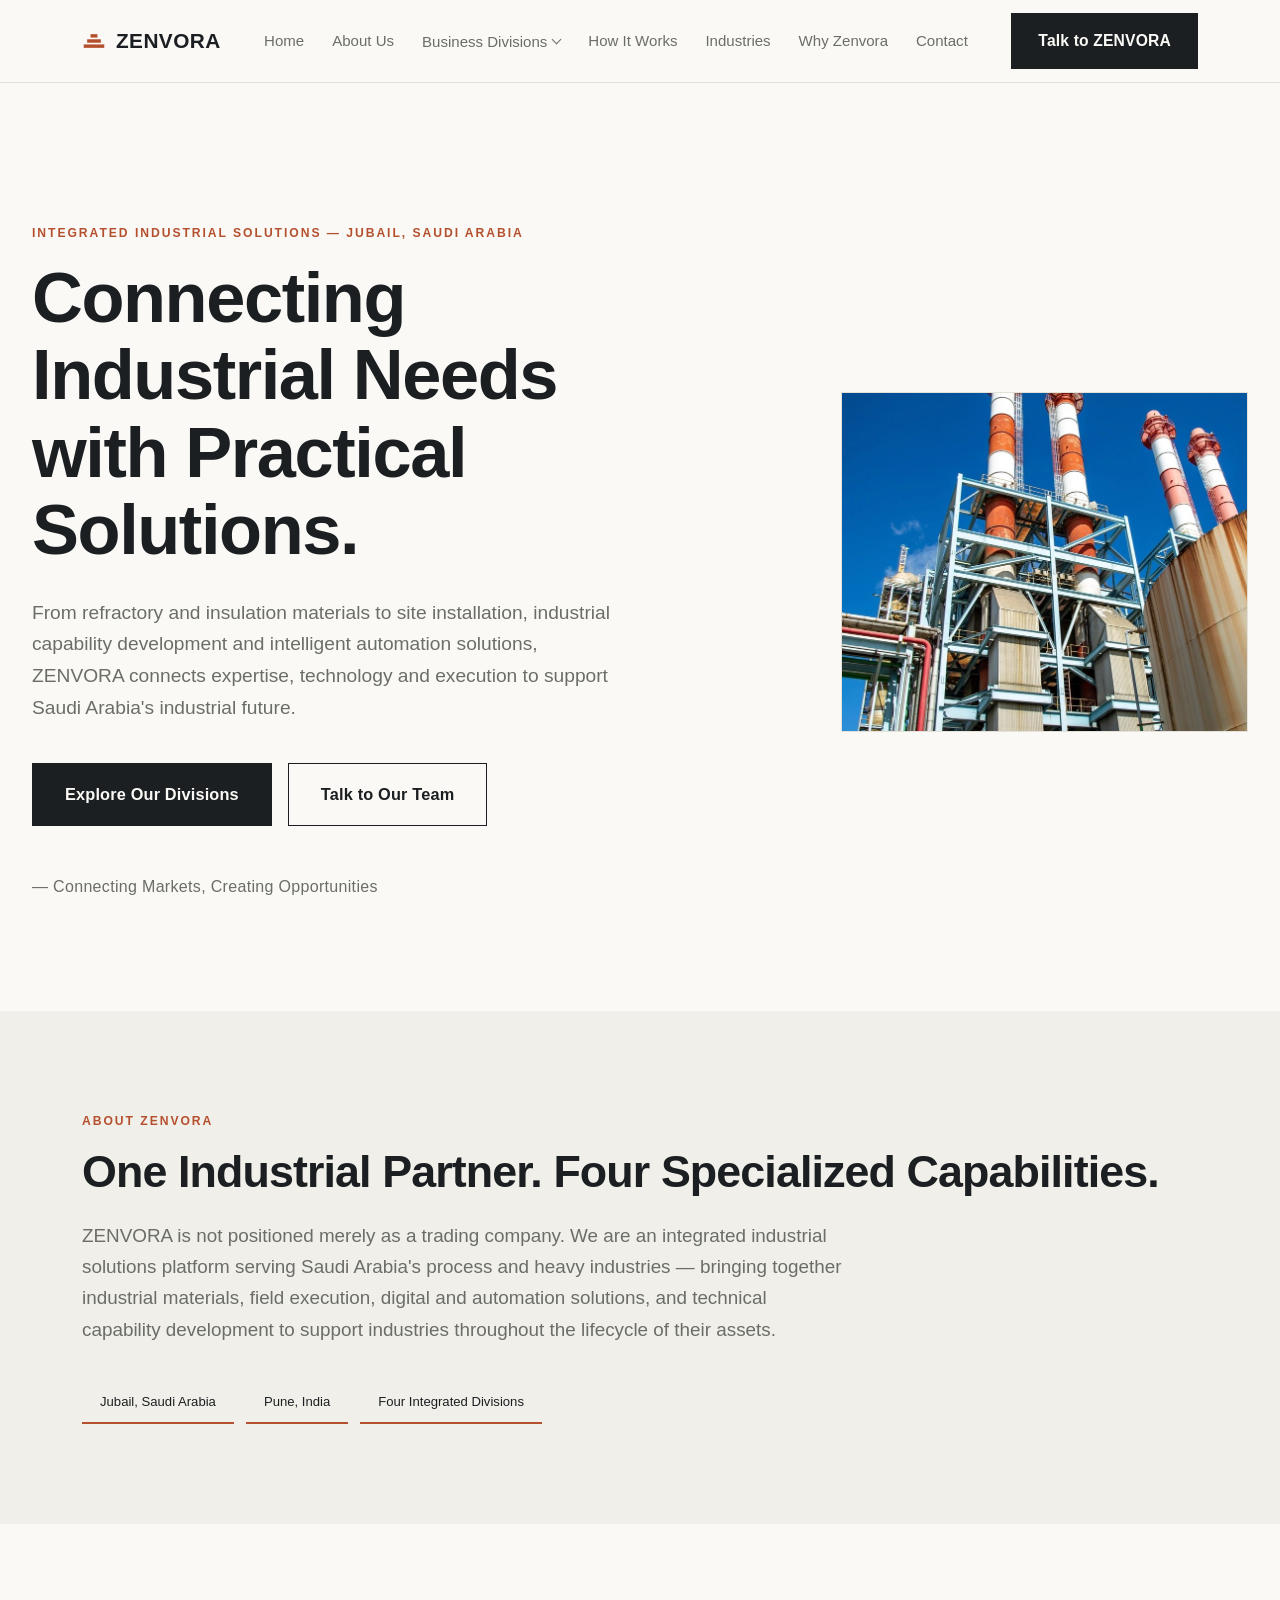
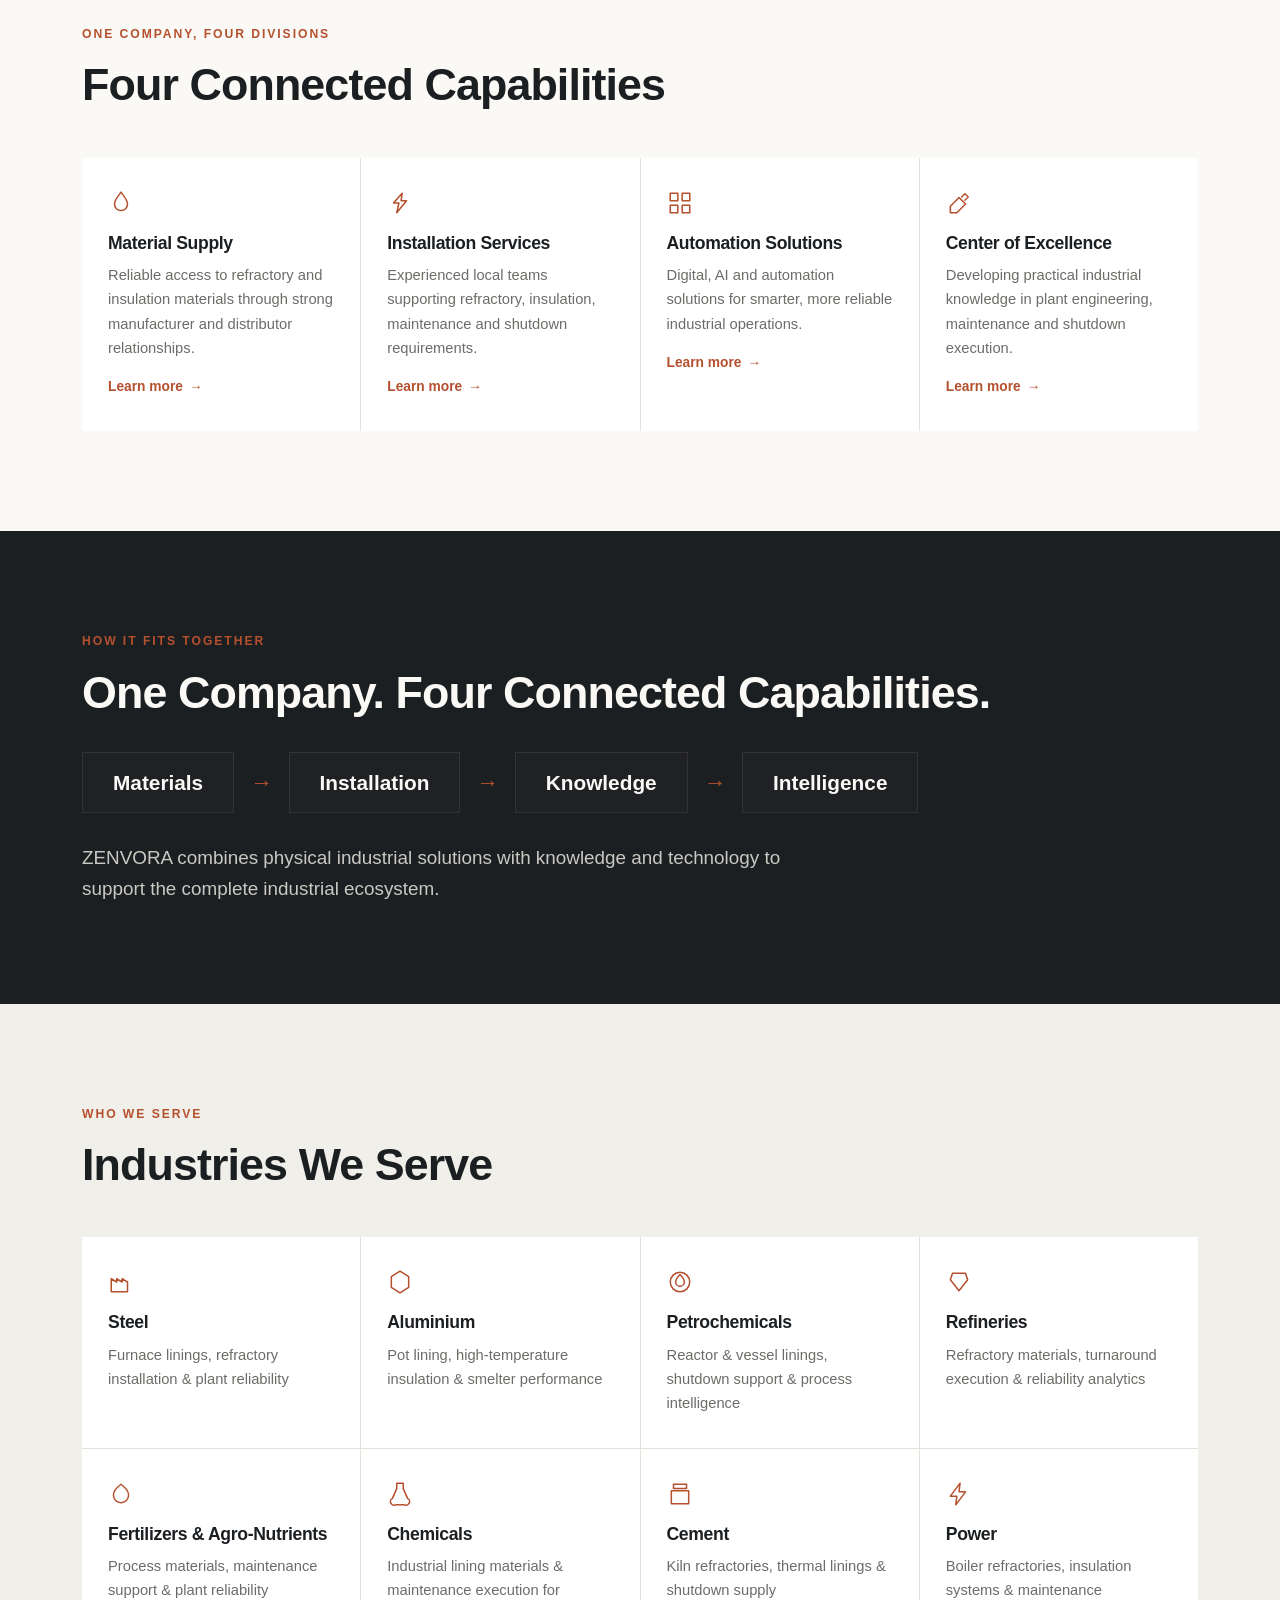
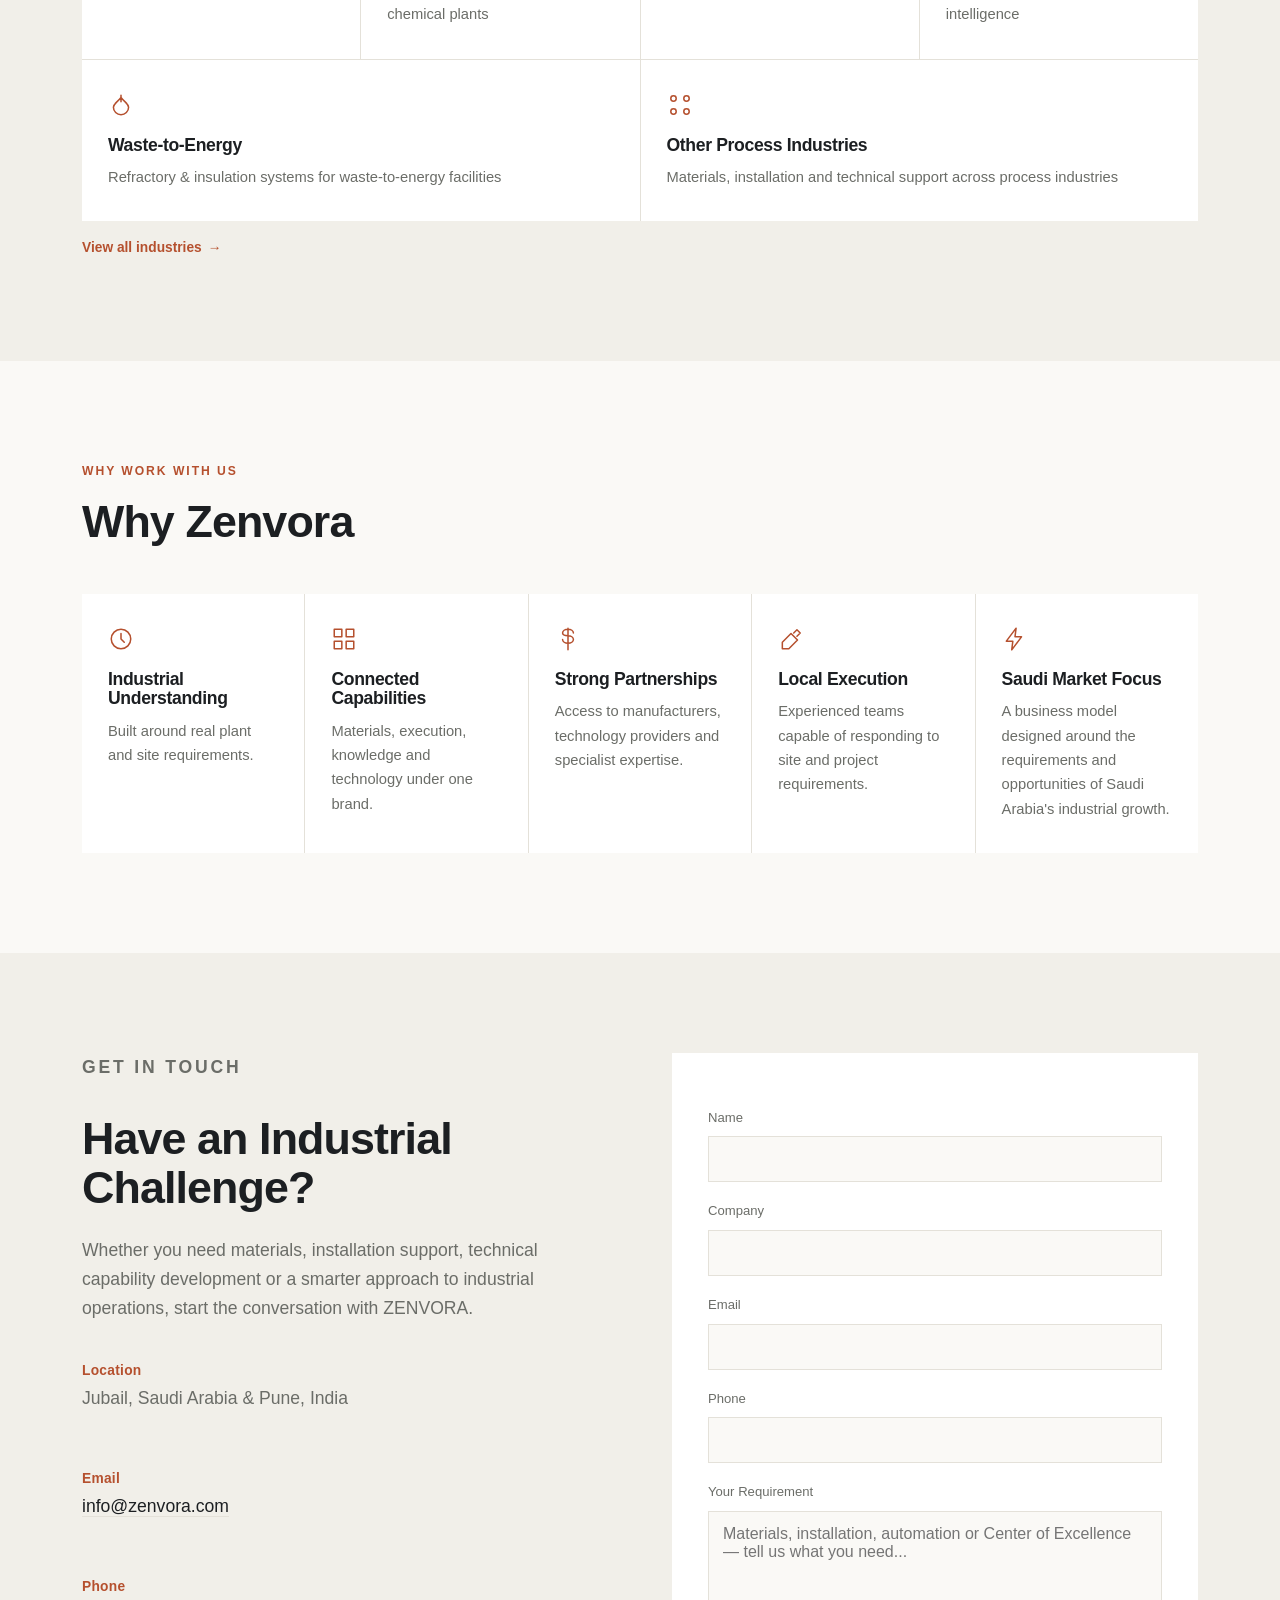
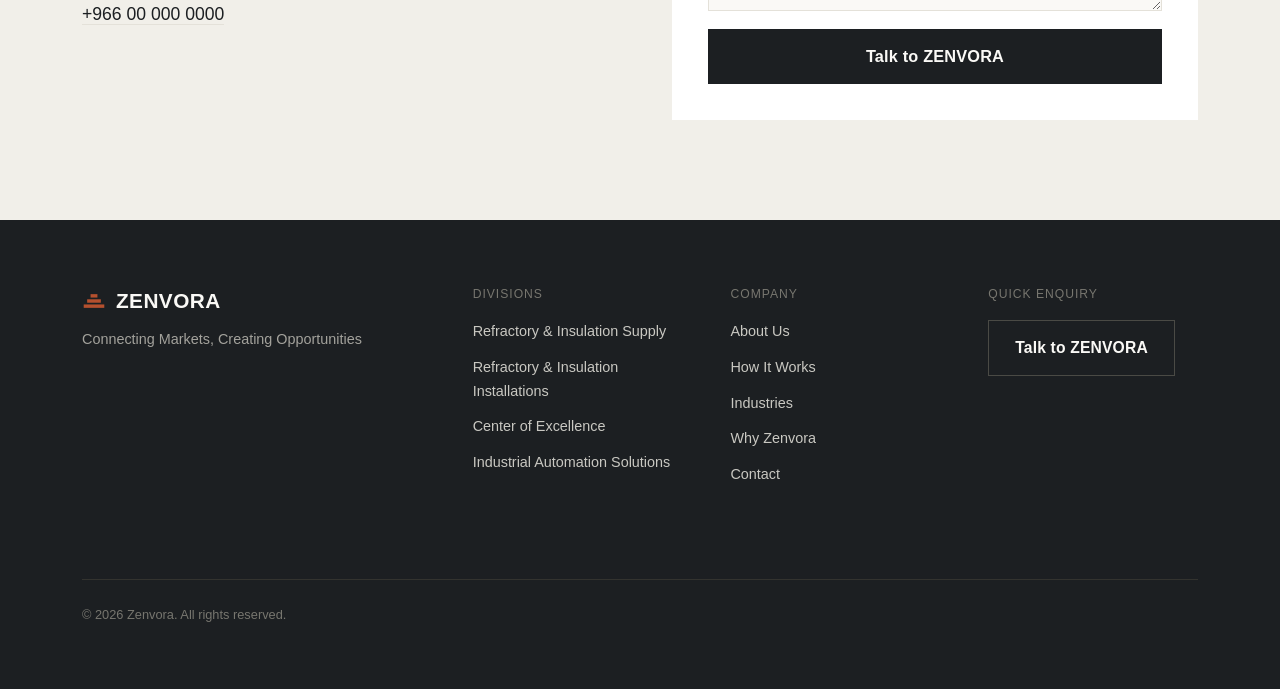
==== commit 0fc6db10: "added the remaining pages and polish from Revision 1 '" ====
--- a/index.html
+++ b/index.html
@@ -5,11 +5,27 @@
 <meta name="viewport" content="width=device-width, initial-scale=1.0">
 <title>Zenvora — Integrated Industrial Solutions | Jubail, Saudi Arabia</title>
 <meta name="description" content="ZENVORA connects industrial materials, field execution, automation and technical capability development to support Saudi Arabia's steel, petrochemical, refining, fertilizer and process industries.">
-<link rel="icon" href="data:,">
+<meta name="theme-color" content="#b5502e">
+<link rel="canonical" href="https://zenvora.bastamasta.dev/">
+<meta property="og:type" content="website">
+<meta property="og:site_name" content="ZENVORA">
+<meta property="og:title" content="Zenvora — Integrated Industrial Solutions | Jubail, Saudi Arabia">
+<meta property="og:description" content="ZENVORA connects industrial materials, field execution, automation and technical capability development to support Saudi Arabia's steel, petrochemical, refining, fertilizer and process industries.">
+<meta property="og:url" content="https://zenvora.bastamasta.dev/">
+<meta property="og:image" content="https://zenvora.bastamasta.dev/og-image.jpg">
+<meta name="twitter:card" content="summary_large_image">
+<meta name="twitter:title" content="Zenvora — Integrated Industrial Solutions | Jubail, Saudi Arabia">
+<meta name="twitter:description" content="ZENVORA connects industrial materials, field execution, automation and technical capability development to support Saudi Arabia's steel, petrochemical, refining, fertilizer and process industries.">
+<meta name="twitter:image" content="https://zenvora.bastamasta.dev/og-image.jpg">
+<link rel="icon" type="image/svg+xml" href="favicon.svg">
+<link rel="icon" type="image/png" sizes="32x32" href="favicon-32.png">
+<link rel="icon" type="image/png" sizes="16x16" href="favicon-16.png">
+<link rel="apple-touch-icon" href="apple-touch-icon.png">
 <link rel="preconnect" href="https://fonts.googleapis.com">
 <link rel="preconnect" href="https://fonts.gstatic.com" crossorigin>
 <link href="https://fonts.googleapis.com/css2?family=Space+Grotesk:wght@500;600;700&family=Inter:wght@400;500;600&display=swap" rel="stylesheet">
 <link rel="stylesheet" href="styles.css">
+<link rel="preload" as="image" href="images/hero-refinery.jpg">
 </head>
 <body>
 
@@ -26,28 +42,14 @@
       <div class="nav-dropdown">
         <button class="nav-dropdown-toggle" aria-expanded="false">Business Divisions</button>
         <div class="nav-dropdown-menu">
-          <a href="#divisions">Refractory &amp; Insulation Supply</a>
-          <a href="#divisions">Refractory &amp; Insulation Installations</a>
-          <a href="#divisions">Industrial Automation Solutions</a>
-          <a href="#divisions">Center of Excellence</a>
+          <a href="supply.html">Refractory &amp; Insulation Supply</a>
+          <a href="installation.html">Refractory &amp; Insulation Installations</a>
+          <a href="automation.html">Industrial Automation Solutions</a>
+          <a href="center-of-excellence.html">Center of Excellence</a>
         </div>
       </div>
       <a href="#ecosystem">How It Works</a>
-      <div class="nav-dropdown">
-        <button class="nav-dropdown-toggle" aria-expanded="false">Industries</button>
-        <div class="nav-dropdown-menu nav-dropdown-menu-wide">
-          <a href="#industries">Steel</a>
-          <a href="#industries">Aluminium</a>
-          <a href="#industries">Petrochemicals</a>
-          <a href="#industries">Refineries</a>
-          <a href="#industries">Fertilizers &amp; Agro-Nutrients</a>
-          <a href="#industries">Chemicals</a>
-          <a href="#industries">Cement</a>
-          <a href="#industries">Power</a>
-          <a href="#industries">Waste-to-Energy</a>
-          <a href="#industries">Other Process Industries</a>
-        </div>
-      </div>
+      <a href="#industries">Industries</a>
       <a href="#why">Why Zenvora</a>
       <a href="#contact">Contact</a>
     </nav>
@@ -100,26 +102,30 @@
       <p class="eyebrow">One Company, Four Divisions</p>
       <h2>Four Connected Capabilities</h2>
       <div class="grid grid-4">
-        <article class="card" id="supply">
+        <a class="card" id="supply" href="supply.html">
           <svg class="icon" viewBox="0 0 24 24" aria-hidden="true"><path d="M12 2c2 3 6 7 6 11a6 6 0 1 1-12 0c0-4 4-8 6-11z"/></svg>
           <h3>Material Supply</h3>
           <p>Reliable access to refractory and insulation materials through strong manufacturer and distributor relationships.</p>
-        </article>
-        <article class="card" id="installation">
+          <span class="card-link">Learn more</span>
+        </a>
+        <a class="card" id="installation" href="installation.html">
           <svg class="icon" viewBox="0 0 24 24" aria-hidden="true"><path d="M14 3l-8 9h5l-2 9 9-11h-5z"/></svg>
           <h3>Installation Services</h3>
           <p>Experienced local teams supporting refractory, insulation, maintenance and shutdown requirements.</p>
-        </article>
-        <article class="card" id="automation">
+          <span class="card-link">Learn more</span>
+        </a>
+        <a class="card" id="automation" href="automation.html">
           <svg class="icon" viewBox="0 0 24 24" aria-hidden="true"><rect x="3" y="3" width="7" height="7"/><rect x="14" y="3" width="7" height="7"/><rect x="3" y="14" width="7" height="7"/><rect x="14" y="14" width="7" height="7"/></svg>
           <h3>Automation Solutions</h3>
           <p>Digital, AI and automation solutions for smarter, more reliable industrial operations.</p>
-        </article>
-        <article class="card" id="coe">
+          <span class="card-link">Learn more</span>
+        </a>
+        <a class="card" id="coe" href="center-of-excellence.html">
           <svg class="icon" viewBox="0 0 24 24" aria-hidden="true"><path d="M4 21v-6l8-8 6 6-8 8H4z"/><path d="M14.5 6.5l3-3 3 3-3 3"/></svg>
           <h3>Center of Excellence</h3>
           <p>Developing practical industrial knowledge in plant engineering, maintenance and shutdown execution.</p>
-        </article>
+          <span class="card-link">Learn more</span>
+        </a>
       </div>
     </div>
   </section>
@@ -148,17 +154,18 @@
       <p class="eyebrow">Who We Serve</p>
       <h2>Industries We Serve</h2>
       <div class="grid grid-industries">
-        <article class="industry"><svg class="icon" viewBox="0 0 24 24" aria-hidden="true"><path d="M3 21V9l5 3V9l5 3V9l5 3v9H3z"/></svg><h3>Steel</h3><p>Furnace linings, refractory installation &amp; plant reliability</p></article>
-        <article class="industry"><svg class="icon" viewBox="0 0 24 24" aria-hidden="true"><path d="M12 2 4 7v10l8 5 8-5V7z"/></svg><h3>Aluminium</h3><p>Pot lining, high-temperature insulation &amp; smelter performance</p></article>
-        <article class="industry"><svg class="icon" viewBox="0 0 24 24" aria-hidden="true"><circle cx="12" cy="12" r="9"/><path d="M8 12c0-3 2-5 4-7 2 2 4 4 4 7a4 4 0 0 1-8 0z"/></svg><h3>Petrochemicals</h3><p>Reactor &amp; vessel linings, shutdown support &amp; process intelligence</p></article>
-        <article class="industry"><svg class="icon" viewBox="0 0 24 24" aria-hidden="true"><path d="M6 4h12l2 6-8 10-8-10z"/></svg><h3>Refineries</h3><p>Refractory materials, turnaround execution &amp; reliability analytics</p></article>
-        <article class="industry"><svg class="icon" viewBox="0 0 24 24" aria-hidden="true"><path d="M12 3c4 3 7 6 7 10a7 7 0 1 1-14 0c0-4 3-7 7-10z"/></svg><h3>Fertilizers &amp; Agro-Nutrients</h3><p>Process materials, maintenance support &amp; plant reliability</p></article>
-        <article class="industry"><svg class="icon" viewBox="0 0 24 24" aria-hidden="true"><path d="M9 2h6v5l4 9a3 3 0 0 1-3 6H8a3 3 0 0 1-3-6l4-9z"/></svg><h3>Chemicals</h3><p>Industrial lining materials &amp; maintenance execution for chemical plants</p></article>
-        <article class="industry"><svg class="icon" viewBox="0 0 24 24" aria-hidden="true"><path d="M6 3h12v4H6zM4 9h16v12H4z"/></svg><h3>Cement</h3><p>Kiln refractories, thermal linings &amp; shutdown supply</p></article>
-        <article class="industry"><svg class="icon" viewBox="0 0 24 24" aria-hidden="true"><path d="M13 2 4 14h6l-1 8 9-12h-6l1-8z"/></svg><h3>Power</h3><p>Boiler refractories, insulation systems &amp; maintenance intelligence</p></article>
-        <article class="industry"><svg class="icon" viewBox="0 0 24 24" aria-hidden="true"><path d="M12 3v6M12 21a7 7 0 0 0 7-7c0-3-3-4-7-9-4 5-7 6-7 9a7 7 0 0 0 7 7z"/></svg><h3>Waste-to-Energy</h3><p>Refractory &amp; insulation systems for waste-to-energy facilities</p></article>
-        <article class="industry"><svg class="icon" viewBox="0 0 24 24" aria-hidden="true"><circle cx="6" cy="6" r="2.5"/><circle cx="18" cy="6" r="2.5"/><circle cx="6" cy="18" r="2.5"/><circle cx="18" cy="18" r="2.5"/></svg><h3>Other Process Industries</h3><p>Materials, installation and technical support across process industries</p></article>
-      </div>
+        <a class="industry" href="industries.html"><svg class="icon" viewBox="0 0 24 24" aria-hidden="true"><path d="M3 21V9l5 3V9l5 3V9l5 3v9H3z"/></svg><h3>Steel</h3><p>Furnace linings, refractory installation &amp; plant reliability</p></a>
+        <a class="industry" href="industries.html"><svg class="icon" viewBox="0 0 24 24" aria-hidden="true"><path d="M12 2 4 7v10l8 5 8-5V7z"/></svg><h3>Aluminium</h3><p>Pot lining, high-temperature insulation &amp; smelter performance</p></a>
+        <a class="industry" href="industries.html"><svg class="icon" viewBox="0 0 24 24" aria-hidden="true"><circle cx="12" cy="12" r="9"/><path d="M8 12c0-3 2-5 4-7 2 2 4 4 4 7a4 4 0 0 1-8 0z"/></svg><h3>Petrochemicals</h3><p>Reactor &amp; vessel linings, shutdown support &amp; process intelligence</p></a>
+        <a class="industry" href="industries.html"><svg class="icon" viewBox="0 0 24 24" aria-hidden="true"><path d="M6 4h12l2 6-8 10-8-10z"/></svg><h3>Refineries</h3><p>Refractory materials, turnaround execution &amp; reliability analytics</p></a>
+        <a class="industry" href="industries.html"><svg class="icon" viewBox="0 0 24 24" aria-hidden="true"><path d="M12 3c4 3 7 6 7 10a7 7 0 1 1-14 0c0-4 3-7 7-10z"/></svg><h3>Fertilizers &amp; Agro-Nutrients</h3><p>Process materials, maintenance support &amp; plant reliability</p></a>
+        <a class="industry" href="industries.html"><svg class="icon" viewBox="0 0 24 24" aria-hidden="true"><path d="M9 2h6v5l4 9a3 3 0 0 1-3 6H8a3 3 0 0 1-3-6l4-9z"/></svg><h3>Chemicals</h3><p>Industrial lining materials &amp; maintenance execution for chemical plants</p></a>
+        <a class="industry" href="industries.html"><svg class="icon" viewBox="0 0 24 24" aria-hidden="true"><path d="M6 3h12v4H6zM4 9h16v12H4z"/></svg><h3>Cement</h3><p>Kiln refractories, thermal linings &amp; shutdown supply</p></a>
+        <a class="industry" href="industries.html"><svg class="icon" viewBox="0 0 24 24" aria-hidden="true"><path d="M13 2 4 14h6l-1 8 9-12h-6l1-8z"/></svg><h3>Power</h3><p>Boiler refractories, insulation systems &amp; maintenance intelligence</p></a>
+        <a class="industry" href="industries.html"><svg class="icon" viewBox="0 0 24 24" aria-hidden="true"><path d="M12 3v6M12 21a7 7 0 0 0 7-7c0-3-3-4-7-9-4 5-7 6-7 9a7 7 0 0 0 7 7z"/></svg><h3>Waste-to-Energy</h3><p>Refractory &amp; insulation systems for waste-to-energy facilities</p></a>
+        <a class="industry" href="industries.html"><svg class="icon" viewBox="0 0 24 24" aria-hidden="true"><circle cx="6" cy="6" r="2.5"/><circle cx="18" cy="6" r="2.5"/><circle cx="6" cy="18" r="2.5"/><circle cx="18" cy="18" r="2.5"/></svg><h3>Other Process Industries</h3><p>Materials, installation and technical support across process industries</p></a>
+      </div>
+      <a href="industries.html" class="card-link">View all industries</a>
     </div>
   </section>
 
@@ -237,10 +244,10 @@
       <div class="footer-col">
         <p class="footer-col-title">Divisions</p>
         <nav class="footer-nav">
-          <a href="#divisions">Refractory &amp; Insulation Supply</a>
-          <a href="#divisions">Refractory &amp; Insulation Installations</a>
-          <a href="#divisions">Center of Excellence</a>
-          <a href="#divisions">Industrial Automation Solutions</a>
+          <a href="supply.html">Refractory &amp; Insulation Supply</a>
+          <a href="installation.html">Refractory &amp; Insulation Installations</a>
+          <a href="center-of-excellence.html">Center of Excellence</a>
+          <a href="automation.html">Industrial Automation Solutions</a>
         </nav>
       </div>
       <div class="footer-col">
@@ -248,7 +255,7 @@
         <nav class="footer-nav">
           <a href="#about">About Us</a>
           <a href="#ecosystem">How It Works</a>
-          <a href="#industries">Industries</a>
+          <a href="industries.html">Industries</a>
           <a href="#why">Why Zenvora</a>
           <a href="#contact">Contact</a>
         </nav>
--- a/styles.css
+++ b/styles.css
@@ -26,6 +26,10 @@
 img,svg{display:block;max-width:100%}
 a{color:inherit;text-decoration:none}
 ul,ol{list-style:none}
+::selection{background:var(--accent);color:var(--bg)}
+a:focus-visible,button:focus-visible,input:focus-visible,textarea:focus-visible{
+  outline:2px solid var(--accent);outline-offset:2px;
+}
 h1,h2,h3{font-family:var(--font-head);font-weight:600;line-height:1.1;letter-spacing:-0.02em}
 .wrap{max-width:1180px;margin:0 auto;padding:0 32px}
 
@@ -38,6 +42,7 @@
   margin-bottom:16px;
 }
 .section-index{display:none}
+.eyebrow-spaced{margin-top:56px}
 
 /* Buttons */
 .btn{
@@ -53,6 +58,7 @@
 .btn-ghost{border-color:var(--ink);color:var(--ink)}
 .btn-ghost:hover{border-color:var(--accent);color:var(--accent)}
 .btn-lg{padding:17px 32px;font-size:1.02rem}
+.btn:disabled{opacity:0.6;cursor:not-allowed}
 
 /* Header */
 .site-header{
@@ -65,7 +71,7 @@
 .logo-mark{width:24px;height:24px;fill:var(--accent)}
 .main-nav{display:flex;align-items:center;gap:28px}
 .main-nav a{font-size:0.94rem;color:var(--ink-dim);transition:color .15s;white-space:nowrap}
-.main-nav a:hover{color:var(--ink)}
+.main-nav a:hover,.main-nav a[aria-current="page"]{color:var(--ink)}
 .header-actions{display:flex;align-items:center;gap:16px}
 .nav-toggle{display:none;flex-direction:column;justify-content:center;align-items:center;gap:5px;width:36px;height:36px;background:none;border:none;cursor:pointer;flex-shrink:0}
 .nav-toggle span{display:block;width:22px;height:2px;background:var(--ink);border-radius:2px;transition:transform .2s ease, opacity .2s ease}
@@ -81,15 +87,13 @@
   transition:color .15s;white-space:nowrap;
 }
 .nav-dropdown-toggle::after{content:"";width:6px;height:6px;border-right:1.5px solid currentColor;border-bottom:1.5px solid currentColor;transform:rotate(45deg);margin-top:-4px}
-.nav-dropdown-toggle:hover,.nav-dropdown.open .nav-dropdown-toggle{color:var(--ink)}
+.nav-dropdown-toggle:hover,.nav-dropdown.open .nav-dropdown-toggle,.nav-dropdown.current .nav-dropdown-toggle{color:var(--ink)}
 .nav-dropdown-menu{
   display:none;position:absolute;top:calc(100% + 18px);left:50%;transform:translateX(-50%);
   min-width:260px;background:var(--panel);border:1px solid var(--line);
   padding:10px;flex-direction:column;gap:2px;z-index:60;
 }
-.nav-dropdown-menu-wide{min-width:280px;grid-template-columns:1fr 1fr;gap:2px}
 .nav-dropdown.open .nav-dropdown-menu{display:flex}
-.nav-dropdown.open .nav-dropdown-menu-wide{display:grid}
 .nav-dropdown-menu a{font-size:0.86rem;color:var(--ink-dim);padding:9px 12px;white-space:nowrap}
 .nav-dropdown-menu a:hover{color:var(--accent);background:var(--bg-alt)}
 
@@ -99,10 +103,16 @@
 .hero-content{max-width:600px}
 .hero-media img{width:100%;aspect-ratio:3/2;max-height:340px;object-fit:cover;border:1px solid var(--line)}
 .hero h1{font-size:clamp(2.6rem,6vw,4.4rem);margin-bottom:28px}
+.hero-page h1{max-width:820px}
 .hero-sub{font-size:1.2rem;color:var(--ink-dim);max-width:600px;margin-bottom:40px}
 .hero-actions{display:flex;gap:16px;flex-wrap:wrap;margin-bottom:48px}
 .hero-tagline{font-family:var(--font-head);letter-spacing:0.02em;font-size:1rem;color:var(--ink-dim)}
 .hero-tagline::before{content:"— "}
+.page-icon{
+  display:inline-flex;align-items:center;justify-content:center;
+  width:60px;height:60px;background:var(--accent-soft);margin-bottom:28px;
+}
+.page-icon svg{width:30px;height:30px;stroke:var(--accent);fill:none;stroke-width:1.4;stroke-linecap:round;stroke-linejoin:round}
 
 /* Sections */
 main section{padding:100px 0}
@@ -125,6 +135,7 @@
 .grid-industries .industry{flex:1 1 240px}
 
 .card,.value,.industry{
+  display:block;
   background:var(--panel);
   padding:32px 26px;transition:background .2s;
 }
@@ -132,9 +143,29 @@
 .icon{width:26px;height:26px;stroke:var(--accent);fill:none;stroke-width:1.4;stroke-linecap:round;stroke-linejoin:round;margin-bottom:18px}
 .card h3,.value h3,.industry h3{font-size:1.1rem;margin-bottom:10px}
 .card p,.value p,.industry p{color:var(--ink-dim);font-size:0.92rem}
+.card-link{display:inline-flex;align-items:center;gap:6px;margin-top:16px;font-size:0.86rem;font-weight:600;color:var(--accent)}
+.card-link::after{content:"→";transition:transform .15s ease}
+a.card:hover .card-link::after{transform:translateX(3px)}
 
 .industries{background:var(--bg-alt)}
 .industries .grid,.why .grid{background:var(--line)}
+
+/* Division / interior page content blocks */
+.offering-groups{display:grid;grid-template-columns:repeat(2,1fr);gap:40px 56px;margin-top:48px}
+.offering-group h3{font-size:1.05rem;margin-bottom:14px}
+.offering-group p{color:var(--ink-dim);font-size:0.92rem;margin-bottom:14px}
+.offering-group ul{display:flex;flex-direction:column;gap:9px}
+.grid-3{grid-template-columns:repeat(3,1fr)}
+.offering-group li{color:var(--ink-dim);font-size:0.92rem;padding-left:18px;position:relative}
+.offering-group li::before{content:"";position:absolute;left:0;top:0.55em;width:6px;height:6px;background:var(--accent)}
+.pullquote{border-left:3px solid var(--accent);padding:4px 0 4px 28px;font-family:var(--font-head);font-size:1.5rem;font-weight:600;line-height:1.35;max-width:760px;margin-top:16px}
+.pullquote.on-dark{color:var(--bg)}
+
+.industries-table-wrap{overflow-x:auto;margin-top:48px}
+table.industries-table{width:100%;border-collapse:collapse;min-width:760px}
+.industries-table th,.industries-table td{text-align:left;padding:16px 18px;border-bottom:1px solid var(--line);font-size:0.88rem;color:var(--ink-dim);vertical-align:top}
+.industries-table th{font-family:var(--font-head);color:var(--ink);font-weight:600;background:var(--bg-alt)}
+.industries-table td:first-child,.industries-table th:first-child{font-family:var(--font-head);color:var(--ink);font-weight:600}
 
 /* Ecosystem / connected capabilities */
 .ecosystem{background:var(--ink);color:var(--bg)}
@@ -147,6 +178,7 @@
 }
 .capability-flow .arrow{color:var(--accent);font-size:1.4rem}
 .ecosystem-statement{color:#c9c8c2;margin-top:40px;max-width:700px}
+.capability-flow.light .step{background:var(--panel);border:1px solid var(--line);color:var(--ink)}
 
 /* CTA / contact */
 .cta-contact{background:var(--bg-alt)}
@@ -194,15 +226,15 @@
 
   .nav-dropdown{border-bottom:1px solid var(--line);width:100%}
   .nav-dropdown-toggle{width:100%;justify-content:space-between;padding:16px 0}
-  .nav-dropdown-menu,.nav-dropdown-menu-wide{
+  .nav-dropdown-menu{
     position:static;transform:none;display:none;min-width:0;
-    grid-template-columns:1fr;border:none;padding:0 0 12px;background:none;
+    border:none;padding:0 0 12px;background:none;
   }
-  .nav-dropdown.open .nav-dropdown-menu,.nav-dropdown.open .nav-dropdown-menu-wide{display:flex;flex-direction:column}
+  .nav-dropdown.open .nav-dropdown-menu{display:flex;flex-direction:column}
   .nav-dropdown-menu a{padding:10px 0 10px 16px}
 }
 @media (max-width:980px){
-  .grid-4{grid-template-columns:repeat(2,1fr)}
+  .grid-4,.grid-3{grid-template-columns:repeat(2,1fr)}
   .grid-5{grid-template-columns:repeat(2,1fr)}
   .grid-industries .industry{flex:1 1 45%}
   .cta-inner{grid-template-columns:1fr}
@@ -212,8 +244,10 @@
   .footer-cols{flex-basis:100%}
 }
 @media (max-width:640px){
-  .grid-4,.grid-5{grid-template-columns:1fr}
+  .grid-4,.grid-5,.grid-3{grid-template-columns:1fr}
   .grid-industries .industry{flex:1 1 100%}
+  .offering-groups{grid-template-columns:1fr;gap:32px}
+  .pullquote{font-size:1.25rem}
   .capability-flow{flex-direction:column;align-items:center}
   .capability-flow .arrow{transform:rotate(90deg)}
   .hero{padding:100px 0 80px}
